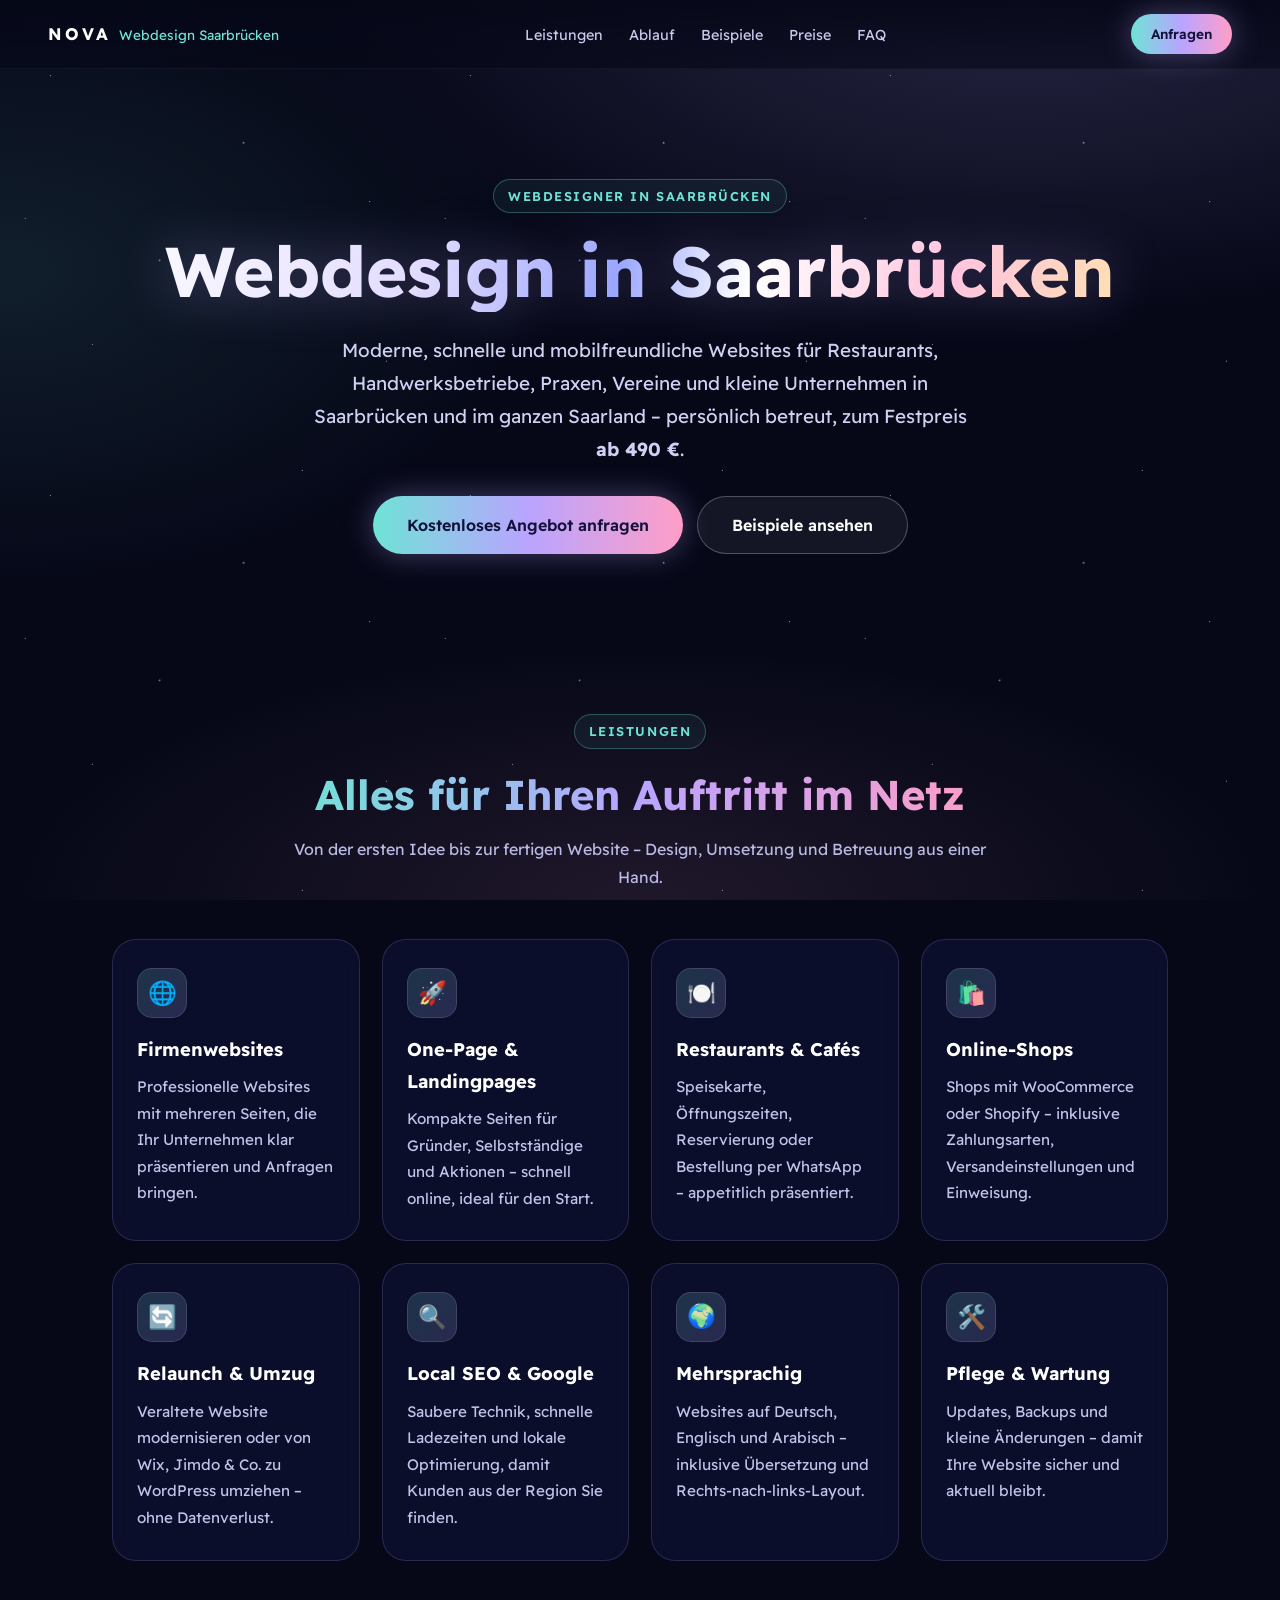
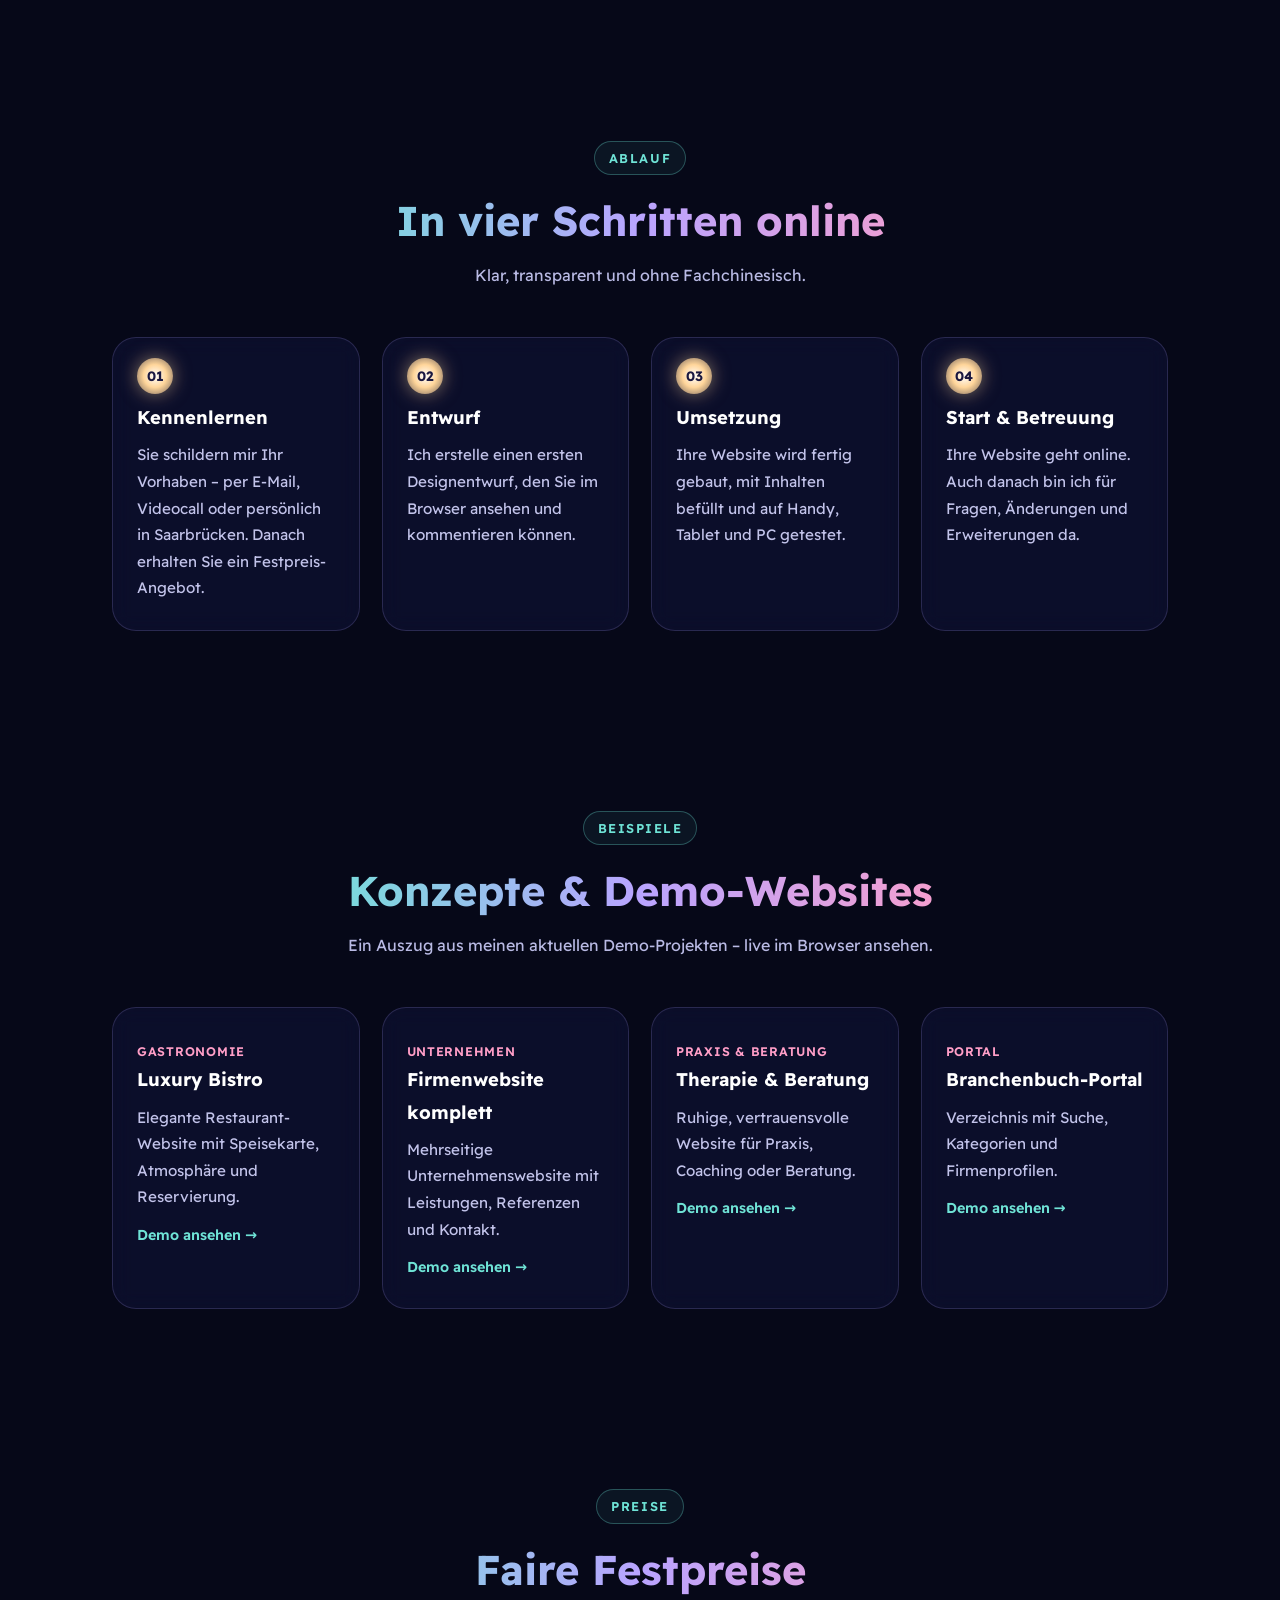
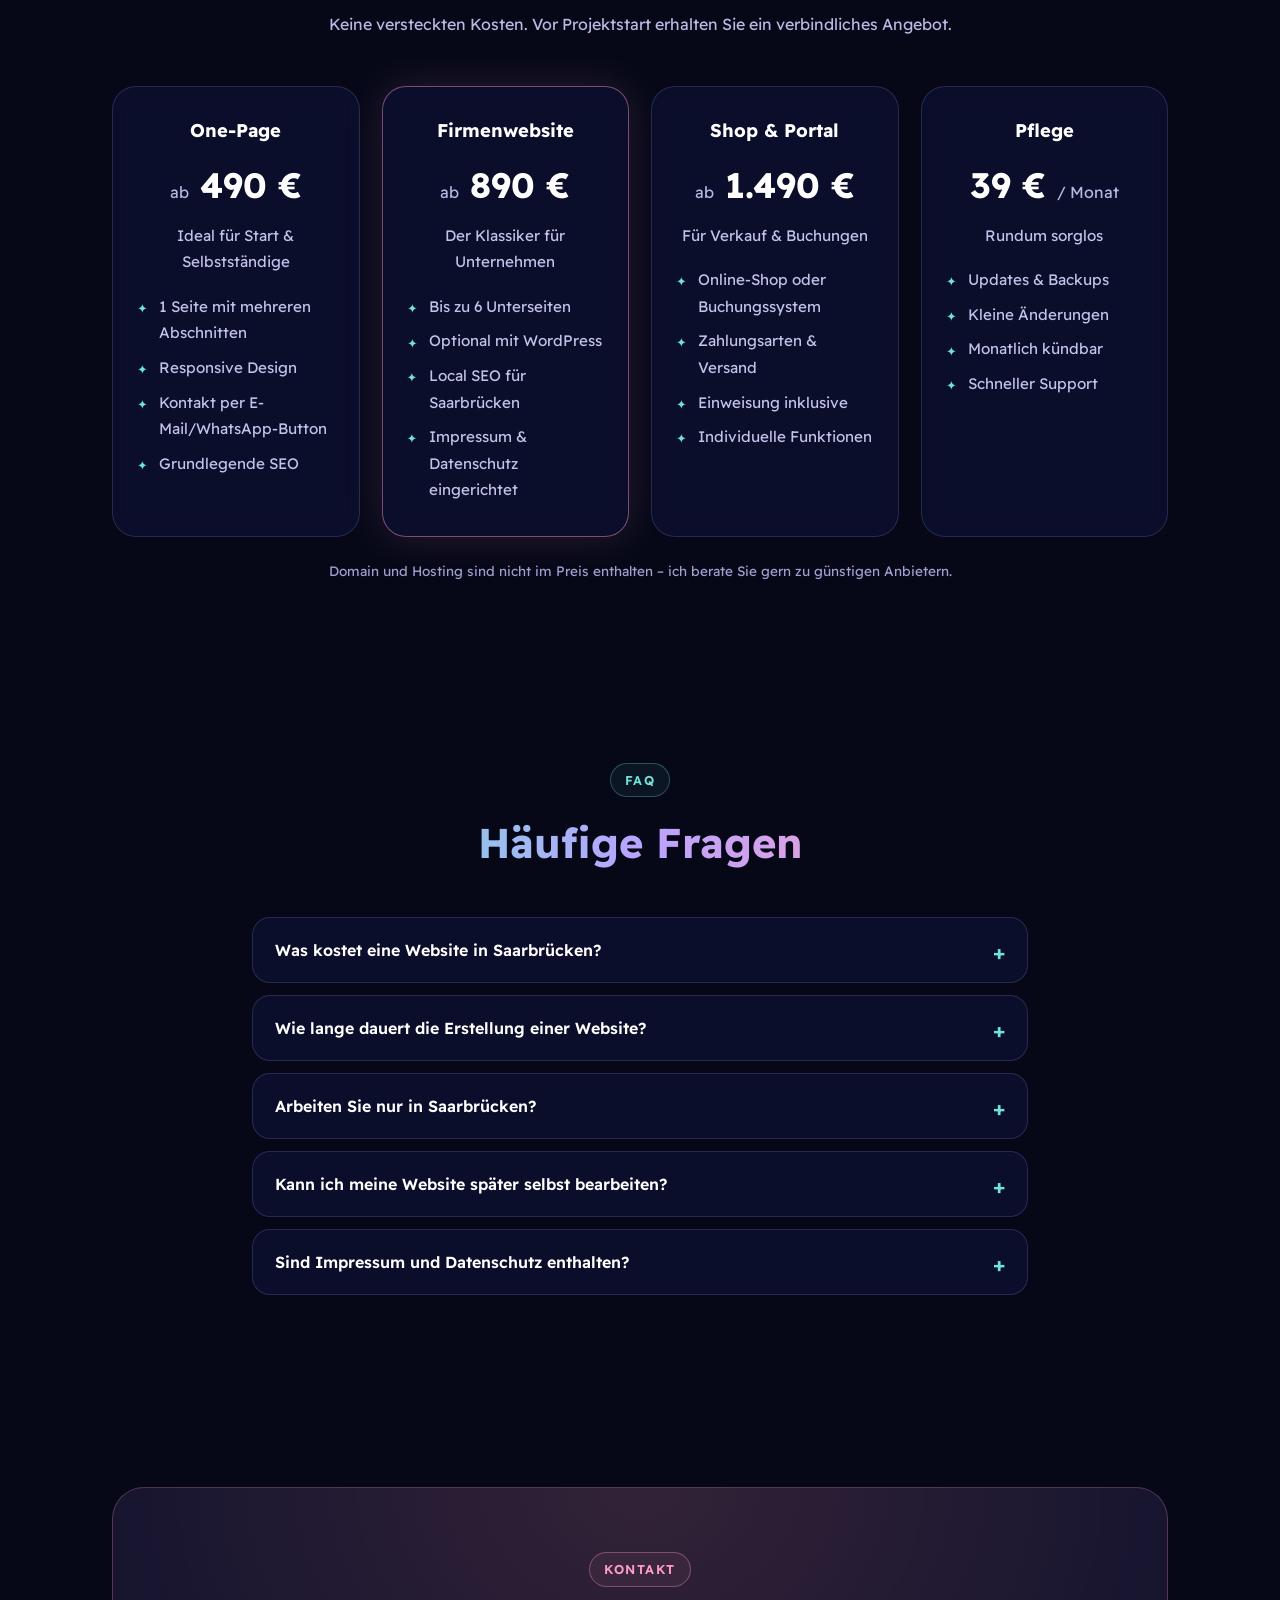
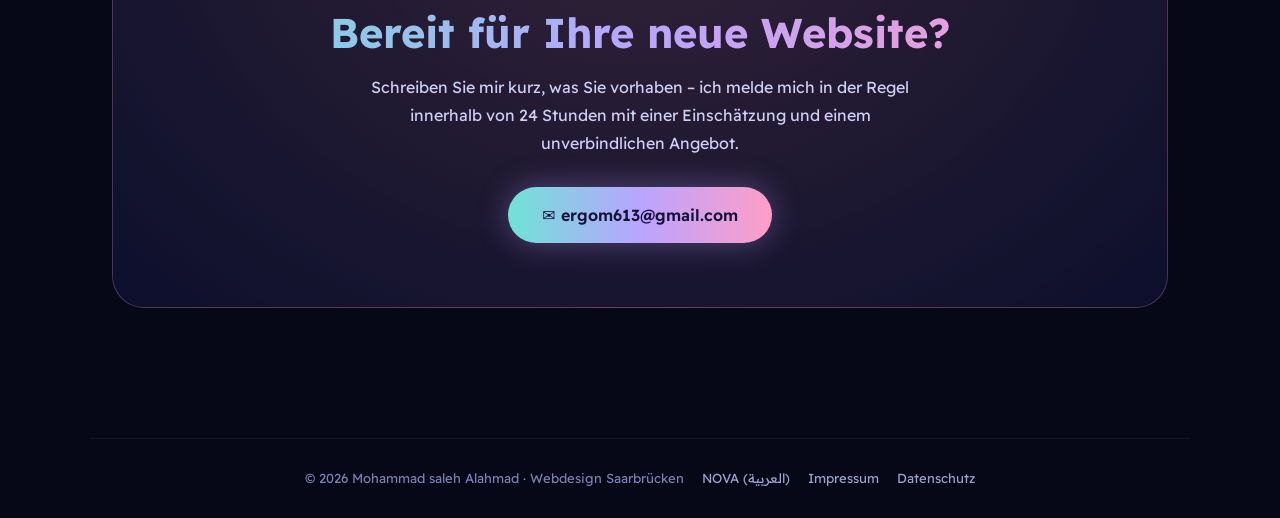
==== webdesign-saarbruecken/index.html @ 28254917 "Kontakt-Link (mailto), Seite Webdesign Saarbrücken, Impressum, Datenschutz, Sitemap; Fonts & Skripte" ====
<!doctype html><html lang="de"><head><meta charset="utf-8"><meta name="viewport" content="width=device-width,initial-scale=1,viewport-fit=cover">
<title>Webdesign Saarbrücken – Moderne Websites ab 490 € | Mohammad Alahmad</title>
<meta name="description" content="Webdesign in Saarbrücken: moderne, schnelle und mobile Websites für Restaurants, Handwerk, Praxen und Unternehmen im Saarland. Festpreis ab 490 €, persönliche Betreuung.">
<link rel="canonical" href="https://alphamhs614-cmd.github.io/mohammad-webdesign/webdesign-saarbruecken/">
<link rel="alternate" hreflang="de" href="https://alphamhs614-cmd.github.io/mohammad-webdesign/webdesign-saarbruecken/"><link rel="alternate" hreflang="ar" href="https://alphamhs614-cmd.github.io/mohammad-webdesign/">
<meta name="robots" content="index,follow"><meta name="theme-color" content="#060818">
<meta property="og:type" content="website"><meta property="og:locale" content="de_DE">
<meta property="og:title" content="Webdesign Saarbrücken – Moderne Websites ab 490 €">
<meta property="og:description" content="Moderne, schnelle Websites für Unternehmen in Saarbrücken und im Saarland. Festpreis ab 490 €.">
<meta property="og:url" content="https://alphamhs614-cmd.github.io/mohammad-webdesign/webdesign-saarbruecken/">
<link rel="stylesheet" href="../assets/fonts.css"><link rel="stylesheet" href="../assets/de.css">
<script type="application/ld+json">
{"@context":"https://schema.org","@graph":[
{"@type":"ProfessionalService","name":"Webdesign Saarbrücken – Mohammad Alahmad","alternateName":"NOVA Webdesign","url":"https://alphamhs614-cmd.github.io/mohammad-webdesign/webdesign-saarbruecken/","email":"ergom613@gmail.com","priceRange":"ab 490 €",
"address":{"@type":"PostalAddress","addressLocality":"Saarbrücken","postalCode":"66121","addressRegion":"Saarland","addressCountry":"DE"},
"areaServed":[{"@type":"City","name":"Saarbrücken"},{"@type":"State","name":"Saarland"},{"@type":"Country","name":"Deutschland"}],
"knowsLanguage":["de","ar","en"],"founder":{"@type":"Person","name":"Mohammad saleh Alahmad"}},
{"@type":"FAQPage","mainEntity":[
{"@type":"Question","name":"Was kostet eine Website in Saarbrücken?","acceptedAnswer":{"@type":"Answer","text":"Eine moderne One-Page-Website gibt es bei mir ab 490 €, eine Firmenwebsite mit mehreren Seiten ab 890 €. Vor dem Start erhalten Sie ein verbindliches Festpreis-Angebot."}},
{"@type":"Question","name":"Wie lange dauert die Erstellung einer Website?","acceptedAnswer":{"@type":"Answer","text":"Eine One-Page-Website ist meist in 5–10 Werktagen fertig, eine Firmenwebsite mit mehreren Unterseiten in 2–4 Wochen – abhängig davon, wie schnell Texte und Bilder vorliegen."}},
{"@type":"Question","name":"Arbeiten Sie nur in Saarbrücken?","acceptedAnswer":{"@type":"Answer","text":"Ich sitze in Saarbrücken und betreue Kunden im ganzen Saarland persönlich. Projekte in ganz Deutschland setze ich problemlos per E-Mail und Videocall um."}},
{"@type":"Question","name":"Kann ich meine Website später selbst bearbeiten?","acceptedAnswer":{"@type":"Answer","text":"Ja. Auf Wunsch baue ich Ihre Website mit WordPress, sodass Sie Texte und Bilder selbst ändern können. Alternativ übernehme ich die Pflege für 39 € im Monat."}},
{"@type":"Question","name":"Sind Impressum und Datenschutz enthalten?","acceptedAnswer":{"@type":"Answer","text":"Ich richte Impressum- und Datenschutzseite technisch ein und baue die Website DSGVO-freundlich – ohne unnötige Cookies und mit lokal eingebundenen Schriften. Eine Rechtsberatung ersetzt das nicht."}}
]}]}
</script>
</head><body>
<nav class="top"><a class="logo" href="../">NOVA<span>Webdesign Saarbrücken</span></a>
<ul><li><a href="#leistungen">Leistungen</a></li><li><a href="#ablauf">Ablauf</a></li><li><a href="#beispiele">Beispiele</a></li><li><a href="#preise">Preise</a></li><li><a href="#faq">FAQ</a></li></ul>
<a class="btn" style="padding:8px 20px;font-size:.85rem" href="#kontakt">Anfragen</a></nav>
<main>
<header class="hero wrap">
 <span class="eyebrow">Webdesigner in Saarbrücken</span>
 <h1>Webdesign in Saarbrücken</h1>
 <p class="lead">Moderne, schnelle und mobilfreundliche Websites für Restaurants, Handwerksbetriebe, Praxen, Vereine und kleine Unternehmen in Saarbrücken und im ganzen Saarland – persönlich betreut, zum Festpreis <strong>ab 490 €</strong>.</p>
 <div class="btns"><a class="btn" href="mailto:ergom613@gmail.com?subject=Website-Anfrage%20(Saarbr%C3%BCcken)">Kostenloses Angebot anfragen</a><a class="btn ghost" href="#beispiele">Beispiele ansehen</a></div>
</header>

<section id="leistungen"><div class="wrap">
 <div class="head"><span class="eyebrow">Leistungen</span><h2>Alles für Ihren Auftritt im Netz</h2><p>Von der ersten Idee bis zur fertigen Website – Design, Umsetzung und Betreuung aus einer Hand.</p></div>
 <div class="grid">
  <div class="card"><div class="ic">🌐</div><h3>Firmenwebsites</h3><p>Professionelle Websites mit mehreren Seiten, die Ihr Unternehmen klar präsentieren und Anfragen bringen.</p></div>
  <div class="card"><div class="ic">🚀</div><h3>One-Page & Landingpages</h3><p>Kompakte Seiten für Gründer, Selbstständige und Aktionen – schnell online, ideal für den Start.</p></div>
  <div class="card"><div class="ic">🍽️</div><h3>Restaurants & Cafés</h3><p>Speisekarte, Öffnungszeiten, Reservierung oder Bestellung per WhatsApp – appetitlich präsentiert.</p></div>
  <div class="card"><div class="ic">🛍️</div><h3>Online-Shops</h3><p>Shops mit WooCommerce oder Shopify – inklusive Zahlungsarten, Versandeinstellungen und Einweisung.</p></div>
  <div class="card"><div class="ic">🔄</div><h3>Relaunch & Umzug</h3><p>Veraltete Website modernisieren oder von Wix, Jimdo & Co. zu WordPress umziehen – ohne Datenverlust.</p></div>
  <div class="card"><div class="ic">🔍</div><h3>Local SEO & Google</h3><p>Saubere Technik, schnelle Ladezeiten und lokale Optimierung, damit Kunden aus der Region Sie finden.</p></div>
  <div class="card"><div class="ic">🌍</div><h3>Mehrsprachig</h3><p>Websites auf Deutsch, Englisch und Arabisch – inklusive Übersetzung und Rechts-nach-links-Layout.</p></div>
  <div class="card"><div class="ic">🛠️</div><h3>Pflege & Wartung</h3><p>Updates, Backups und kleine Änderungen – damit Ihre Website sicher und aktuell bleibt.</p></div>
 </div>
</div></section>

<section id="ablauf"><div class="wrap">
 <div class="head"><span class="eyebrow">Ablauf</span><h2>In vier Schritten online</h2><p>Klar, transparent und ohne Fachchinesisch.</p></div>
 <div class="grid steps">
  <div class="card"><h3>Kennenlernen</h3><p>Sie schildern mir Ihr Vorhaben – per E-Mail, Videocall oder persönlich in Saarbrücken. Danach erhalten Sie ein Festpreis-Angebot.</p></div>
  <div class="card"><h3>Entwurf</h3><p>Ich erstelle einen ersten Designentwurf, den Sie im Browser ansehen und kommentieren können.</p></div>
  <div class="card"><h3>Umsetzung</h3><p>Ihre Website wird fertig gebaut, mit Inhalten befüllt und auf Handy, Tablet und PC getestet.</p></div>
  <div class="card"><h3>Start & Betreuung</h3><p>Ihre Website geht online. Auch danach bin ich für Fragen, Änderungen und Erweiterungen da.</p></div>
 </div>
</div></section>

<section id="beispiele"><div class="wrap">
 <div class="head"><span class="eyebrow">Beispiele</span><h2>Konzepte & Demo-Websites</h2><p>Ein Auszug aus meinen aktuellen Demo-Projekten – live im Browser ansehen.</p></div>
 <div class="grid">
  <a class="card demo" href="https://alphamhs614-cmd.github.io/webdesign-demos/luxury-bistro-concept/" target="_blank" rel="noopener"><span class="tag">GASTRONOMIE</span><h3>Luxury Bistro</h3><p>Elegante Restaurant-Website mit Speisekarte, Atmosphäre und Reservierung.</p><span class="go">Demo ansehen →</span></a>
  <a class="card demo" href="https://alphamhs614-cmd.github.io/webdesign-demos/herne-firmenwebsite-komplett/" target="_blank" rel="noopener"><span class="tag">UNTERNEHMEN</span><h3>Firmenwebsite komplett</h3><p>Mehrseitige Unternehmenswebsite mit Leistungen, Referenzen und Kontakt.</p><span class="go">Demo ansehen →</span></a>
  <a class="card demo" href="https://alphamhs614-cmd.github.io/webdesign-demos/augsburg-therapieberatung-konzept/" target="_blank" rel="noopener"><span class="tag">PRAXIS & BERATUNG</span><h3>Therapie & Beratung</h3><p>Ruhige, vertrauensvolle Website für Praxis, Coaching oder Beratung.</p><span class="go">Demo ansehen →</span></a>
  <a class="card demo" href="https://alphamhs614-cmd.github.io/webdesign-demos/branchenbuch-portal-demo/" target="_blank" rel="noopener"><span class="tag">PORTAL</span><h3>Branchenbuch-Portal</h3><p>Verzeichnis mit Suche, Kategorien und Firmenprofilen.</p><span class="go">Demo ansehen →</span></a>
 </div>
</div></section>

<section id="preise"><div class="wrap">
 <div class="head"><span class="eyebrow">Preise</span><h2>Faire Festpreise</h2><p>Keine versteckten Kosten. Vor Projektstart erhalten Sie ein verbindliches Angebot.</p></div>
 <div class="grid">
  <div class="card price"><h3>One-Page</h3><div class="amt"><small>ab</small> 490 €</div><p>Ideal für Start & Selbstständige</p><ul><li>1 Seite mit mehreren Abschnitten</li><li>Responsive Design</li><li>Kontakt per E-Mail/WhatsApp-Button</li><li>Grundlegende SEO</li></ul></div>
  <div class="card price hl"><h3>Firmenwebsite</h3><div class="amt"><small>ab</small> 890 €</div><p>Der Klassiker für Unternehmen</p><ul><li>Bis zu 6 Unterseiten</li><li>Optional mit WordPress</li><li>Local SEO für Saarbrücken</li><li>Impressum & Datenschutz eingerichtet</li></ul></div>
  <div class="card price"><h3>Shop & Portal</h3><div class="amt"><small>ab</small> 1.490 €</div><p>Für Verkauf & Buchungen</p><ul><li>Online-Shop oder Buchungssystem</li><li>Zahlungsarten & Versand</li><li>Einweisung inklusive</li><li>Individuelle Funktionen</li></ul></div>
  <div class="card price"><h3>Pflege</h3><div class="amt">39 € <small>/ Monat</small></div><p>Rundum sorglos</p><ul><li>Updates & Backups</li><li>Kleine Änderungen</li><li>Monatlich kündbar</li><li>Schneller Support</li></ul></div>
 </div>
 <p class="note">Domain und Hosting sind nicht im Preis enthalten – ich berate Sie gern zu günstigen Anbietern.</p>
</div></section>

<section id="faq"><div class="wrap" style="max-width:820px">
 <div class="head"><span class="eyebrow">FAQ</span><h2>Häufige Fragen</h2></div>
 <details><summary>Was kostet eine Website in Saarbrücken?</summary><p>Eine moderne One-Page-Website gibt es bei mir ab 490 €, eine Firmenwebsite mit mehreren Seiten ab 890 €. Vor dem Start erhalten Sie ein verbindliches Festpreis-Angebot.</p></details>
 <details><summary>Wie lange dauert die Erstellung einer Website?</summary><p>Eine One-Page-Website ist meist in 5–10 Werktagen fertig, eine Firmenwebsite mit mehreren Unterseiten in 2–4 Wochen – abhängig davon, wie schnell Texte und Bilder vorliegen.</p></details>
 <details><summary>Arbeiten Sie nur in Saarbrücken?</summary><p>Ich sitze in Saarbrücken und betreue Kunden im ganzen Saarland persönlich. Projekte in ganz Deutschland setze ich problemlos per E-Mail und Videocall um.</p></details>
 <details><summary>Kann ich meine Website später selbst bearbeiten?</summary><p>Ja. Auf Wunsch baue ich Ihre Website mit WordPress, sodass Sie Texte und Bilder selbst ändern können. Alternativ übernehme ich die Pflege für 39 € im Monat.</p></details>
 <details><summary>Sind Impressum und Datenschutz enthalten?</summary><p>Ich richte Impressum- und Datenschutzseite technisch ein und baue die Website DSGVO-freundlich – ohne unnötige Cookies und mit lokal eingebundenen Schriften. Eine Rechtsberatung ersetzt das nicht.</p></details>
</div></section>

<section id="kontakt"><div class="wrap">
 <div class="cta"><span class="eyebrow" style="color:var(--p);border-color:rgba(255,158,199,.35);background:rgba(255,158,199,.06)">Kontakt</span>
 <h2>Bereit für Ihre neue Website?</h2>
 <p>Schreiben Sie mir kurz, was Sie vorhaben – ich melde mich in der Regel innerhalb von 24 Stunden mit einer Einschätzung und einem unverbindlichen Angebot.</p>
 <a class="btn" href="mailto:ergom613@gmail.com?subject=Website-Anfrage%20(Saarbr%C3%BCcken)">✉️ ergom613@gmail.com</a></div>
</div></section>
</main>
<footer><span>© 2026 Mohammad saleh Alahmad · Webdesign Saarbrücken</span><a href="../">NOVA (العربية)</a><a href="../impressum/">Impressum</a><a href="../datenschutz/">Datenschutz</a></footer>
</body></html>
---- assets/fonts.css ----
/* Readex Pro (SIL OFL 1.1) – lokal gehostet, keine Verbindung zu Google */
@font-face{font-family:'Readex Pro';font-style:normal;font-weight:300 700;font-display:swap;src:url(fonts/readex-arabic.woff2) format('woff2');unicode-range:U+0600-06FF,U+0750-077F,U+0870-0891,U+0897-08E1,U+08E3-08FF,U+200C-200E,U+2010-2011,U+204F,U+2E41,U+FB50-FDFF,U+FE70-FE74,U+FE76-FEFC}
@font-face{font-family:'Readex Pro';font-style:normal;font-weight:300 700;font-display:swap;src:url(fonts/readex-latin-ext.woff2) format('woff2');unicode-range:U+0100-02BA,U+02BD-02C5,U+02C7-02CC,U+02CE-02D7,U+02DD-02FF,U+0304,U+0308,U+0329,U+1D00-1DBF,U+1E00-1E9F,U+1EF2-1EFF,U+2020,U+20A0-20AB,U+20AD-20C4,U+2113,U+2C60-2C7F,U+A720-A7FF}
@font-face{font-family:'Readex Pro';font-style:normal;font-weight:300 700;font-display:swap;src:url(fonts/readex-latin.woff2) format('woff2');unicode-range:U+0000-00FF,U+0131,U+0152-0153,U+02BB-02BC,U+02C6,U+02DA,U+02DC,U+0304,U+0308,U+0329,U+2000-206F,U+20AC,U+2122,U+2191,U+2193,U+2212,U+2215,U+FEFF,U+FFFD}
---- assets/de.css ----
:root{--bg:#060818;--v:#b9a4ff;--t:#6fe3d6;--p:#ff9ec7;--g:#ffd59a;--tx:#ecebff}
*{box-sizing:border-box;margin:0;padding:0}
html{background:var(--bg);scroll-behavior:smooth}
body{font-family:"Readex Pro",system-ui,sans-serif;color:var(--tx);line-height:1.75;-webkit-font-smoothing:antialiased;min-height:100vh;
 background:radial-gradient(ellipse 80% 50% at 80% 0%,rgba(185,164,255,.18),transparent 70%),radial-gradient(ellipse 60% 50% at 0% 30%,rgba(111,227,214,.10),transparent 70%),radial-gradient(ellipse 70% 40% at 50% 100%,rgba(255,158,199,.10),transparent 70%),var(--bg);background-attachment:fixed}
body:before{content:"";position:fixed;inset:0;pointer-events:none;z-index:0;opacity:.55;
 background-image:radial-gradient(1px 1px at 12% 18%,#fff,transparent),radial-gradient(1px 1px at 72% 12%,#fff,transparent),radial-gradient(1.5px 1.5px at 38% 62%,#e3dcff,transparent),radial-gradient(1px 1px at 88% 48%,#fff,transparent),radial-gradient(1px 1px at 22% 82%,#ffd9ec,transparent),radial-gradient(1.5px 1.5px at 58% 34%,#fff,transparent),radial-gradient(1px 1px at 92% 86%,#fff,transparent),radial-gradient(1px 1px at 6% 52%,#cfe,transparent);background-size:420px 420px;animation:tw 8s ease-in-out infinite alternate}
@keyframes tw{to{opacity:.25}}
a{color:var(--t)}
nav.top{position:sticky;top:0;z-index:10;display:flex;align-items:center;justify-content:space-between;gap:20px;padding:14px clamp(18px,4vw,48px);background:linear-gradient(#060818ee,#06081899);backdrop-filter:blur(8px);border-bottom:1px solid rgba(255,255,255,.05)}
.logo{font-weight:700;letter-spacing:.2em;text-decoration:none;color:#fff;font-size:1.05rem}.logo span{color:var(--t);letter-spacing:0;font-weight:400;margin-left:8px;font-size:.85rem}
nav.top ul{display:flex;gap:26px;list-style:none}nav.top ul a{color:#c9c9ee;text-decoration:none;font-size:.9rem}nav.top ul a:hover{color:#fff}
main,footer{position:relative;z-index:1}
.wrap{max-width:1100px;margin:0 auto;padding:0 22px}
section{padding:90px 0}
.hero{padding:110px 0 70px;text-align:center}
.eyebrow{display:inline-block;font-size:.8rem;font-weight:600;letter-spacing:.12em;color:var(--t);padding:5px 14px;border:1px solid rgba(111,227,214,.3);border-radius:99px;background:rgba(111,227,214,.06);margin-bottom:18px;text-transform:uppercase}
h1{font-size:clamp(2.2rem,6.4vw,4.4rem);line-height:1.15;font-weight:700;background:linear-gradient(100deg,#fff 0%,#e3dcff 30%,#9aa6ff 48%,#fff 60%,#ffc4de 78%,#ffe2b0 95%);-webkit-background-clip:text;background-clip:text;color:transparent;filter:drop-shadow(0 0 26px rgba(185,164,255,.35))}
.hero p.lead{max-width:680px;margin:22px auto 0;font-size:clamp(1rem,2.2vw,1.18rem);color:#d0d0f2}
h2{font-size:clamp(1.7rem,4.2vw,2.6rem);line-height:1.3;margin-bottom:14px;background:linear-gradient(90deg,var(--t),var(--v),var(--p));-webkit-background-clip:text;background-clip:text;color:transparent}
.head{text-align:center;max-width:700px;margin:0 auto 48px}.head p{color:#b9bae4}
.grid{display:grid;gap:22px;grid-template-columns:repeat(auto-fit,minmax(230px,1fr))}
.card{padding:28px 24px;border-radius:24px;background:rgba(16,19,54,.62);border:1px solid rgba(185,164,255,.18);backdrop-filter:blur(10px);transition:transform .4s,box-shadow .4s}
.card:hover{transform:translateY(-5px);box-shadow:0 0 40px rgba(111,227,214,.14)}
.card h3{font-size:1.15rem;margin-bottom:8px;color:#fff}.card p,.card li{color:#c2c3ea;font-size:.95rem}
.ic{width:50px;height:50px;border-radius:15px;display:grid;place-items:center;font-size:1.45rem;background:linear-gradient(135deg,rgba(111,227,214,.18),rgba(185,164,255,.18));border:1px solid rgba(255,255,255,.12);margin-bottom:16px}
.steps{counter-reset:s}.steps .card{position:relative;padding-top:64px}.steps .card:before{counter-increment:s;content:"0" counter(s);position:absolute;top:20px;left:24px;width:36px;height:36px;border-radius:50%;display:grid;place-items:center;font-weight:700;font-size:.85rem;color:#1b1840;background:radial-gradient(circle,#fff 0,var(--g) 45%,rgba(255,213,154,.4) 100%);box-shadow:0 0 18px rgba(255,213,154,.5)}
.demo{display:block;text-decoration:none;color:inherit}.demo .tag{font-size:.78rem;color:var(--p);font-weight:600;letter-spacing:.06em}.demo .go{display:inline-block;margin-top:12px;color:var(--t);font-weight:600;font-size:.9rem}
.price{text-align:center}.price .amt{font-size:2.2rem;font-weight:700;color:#fff;margin:6px 0}.price .amt small{font-size:1rem;color:#b9bae4;font-weight:400}.price ul{list-style:none;text-align:left;margin-top:14px}.price li{padding:4px 0 4px 22px;position:relative}.price li:before{content:"✦";position:absolute;left:0;color:var(--t);font-size:.8rem;top:7px}
.price.hl{border-color:rgba(255,158,199,.45);box-shadow:0 0 40px rgba(255,158,199,.14)}
.note{text-align:center;color:#9fa0d0;font-size:.85rem;margin-top:22px}
details{background:rgba(16,19,54,.62);border:1px solid rgba(185,164,255,.18);border-radius:18px;padding:18px 22px;margin-bottom:12px}
summary{cursor:pointer;font-weight:600;color:#fff;list-style:none;position:relative;padding-right:28px}summary::-webkit-details-marker{display:none}summary:after{content:"+";position:absolute;right:0;top:-2px;color:var(--t);font-size:1.3rem}details[open] summary:after{content:"–"}
details p{color:#c2c3ea;margin-top:10px}
.cta{text-align:center;padding:64px 26px;border-radius:32px;background:radial-gradient(ellipse at top,rgba(255,158,199,.18),rgba(16,19,54,.7));border:1px solid rgba(255,158,199,.25)}
.cta p{color:#cfd0f5;max-width:560px;margin:0 auto 30px}
.btn{display:inline-flex;align-items:center;gap:10px;padding:14px 34px;border-radius:99px;font-weight:600;text-decoration:none;color:#14123a;background:linear-gradient(90deg,var(--t),var(--v),var(--p));box-shadow:0 0 30px rgba(185,164,255,.35);transition:transform .3s}.btn:hover{transform:scale(1.05)}
.btn.ghost{background:rgba(255,255,255,.06);color:#fff;border:1px solid rgba(255,255,255,.25);box-shadow:none}
.btns{display:flex;gap:14px;justify-content:center;flex-wrap:wrap;margin-top:30px}
.legal{padding:70px 0 40px;max-width:820px}.legal h1{font-size:clamp(2rem,5vw,3rem);margin-bottom:30px}
.legal h2{font-size:1.35rem;margin:34px 0 10px}.legal h3{font-size:1.05rem;margin:22px 0 6px;color:#fff}.legal p,.legal li{color:#c9cae9;margin-bottom:10px}.legal ul{padding-left:22px}
footer{border-top:1px solid rgba(255,255,255,.06);max-width:1100px;margin:40px auto 0;padding:28px 22px;display:flex;justify-content:center;gap:18px;flex-wrap:wrap;font-size:.82rem;color:#7d7eb0}
footer a{color:#9fa0d0;text-decoration:none}footer a:hover{color:#fff}
@media(max-width:760px){nav.top ul{display:none}section{padding:64px 0}}
@media(prefers-reduced-motion:reduce){*{animation:none!important;transition:none!important}}
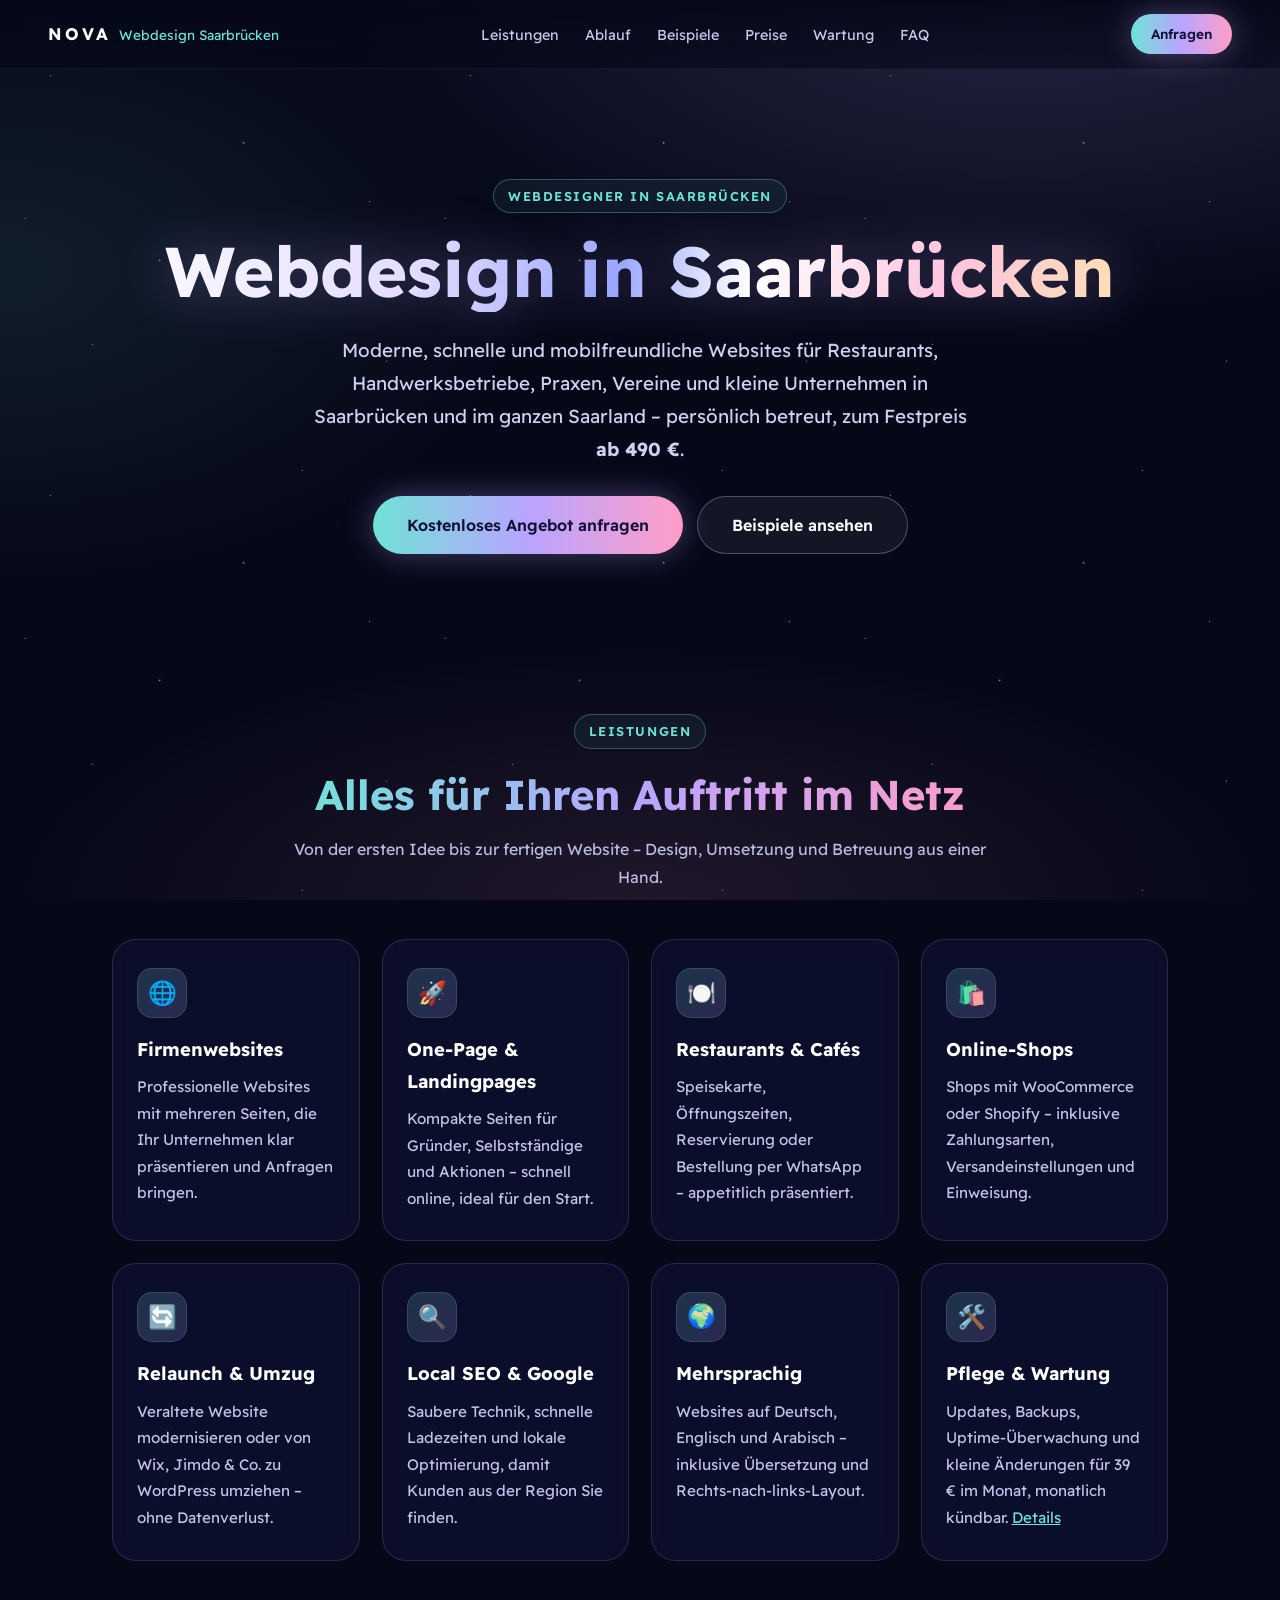
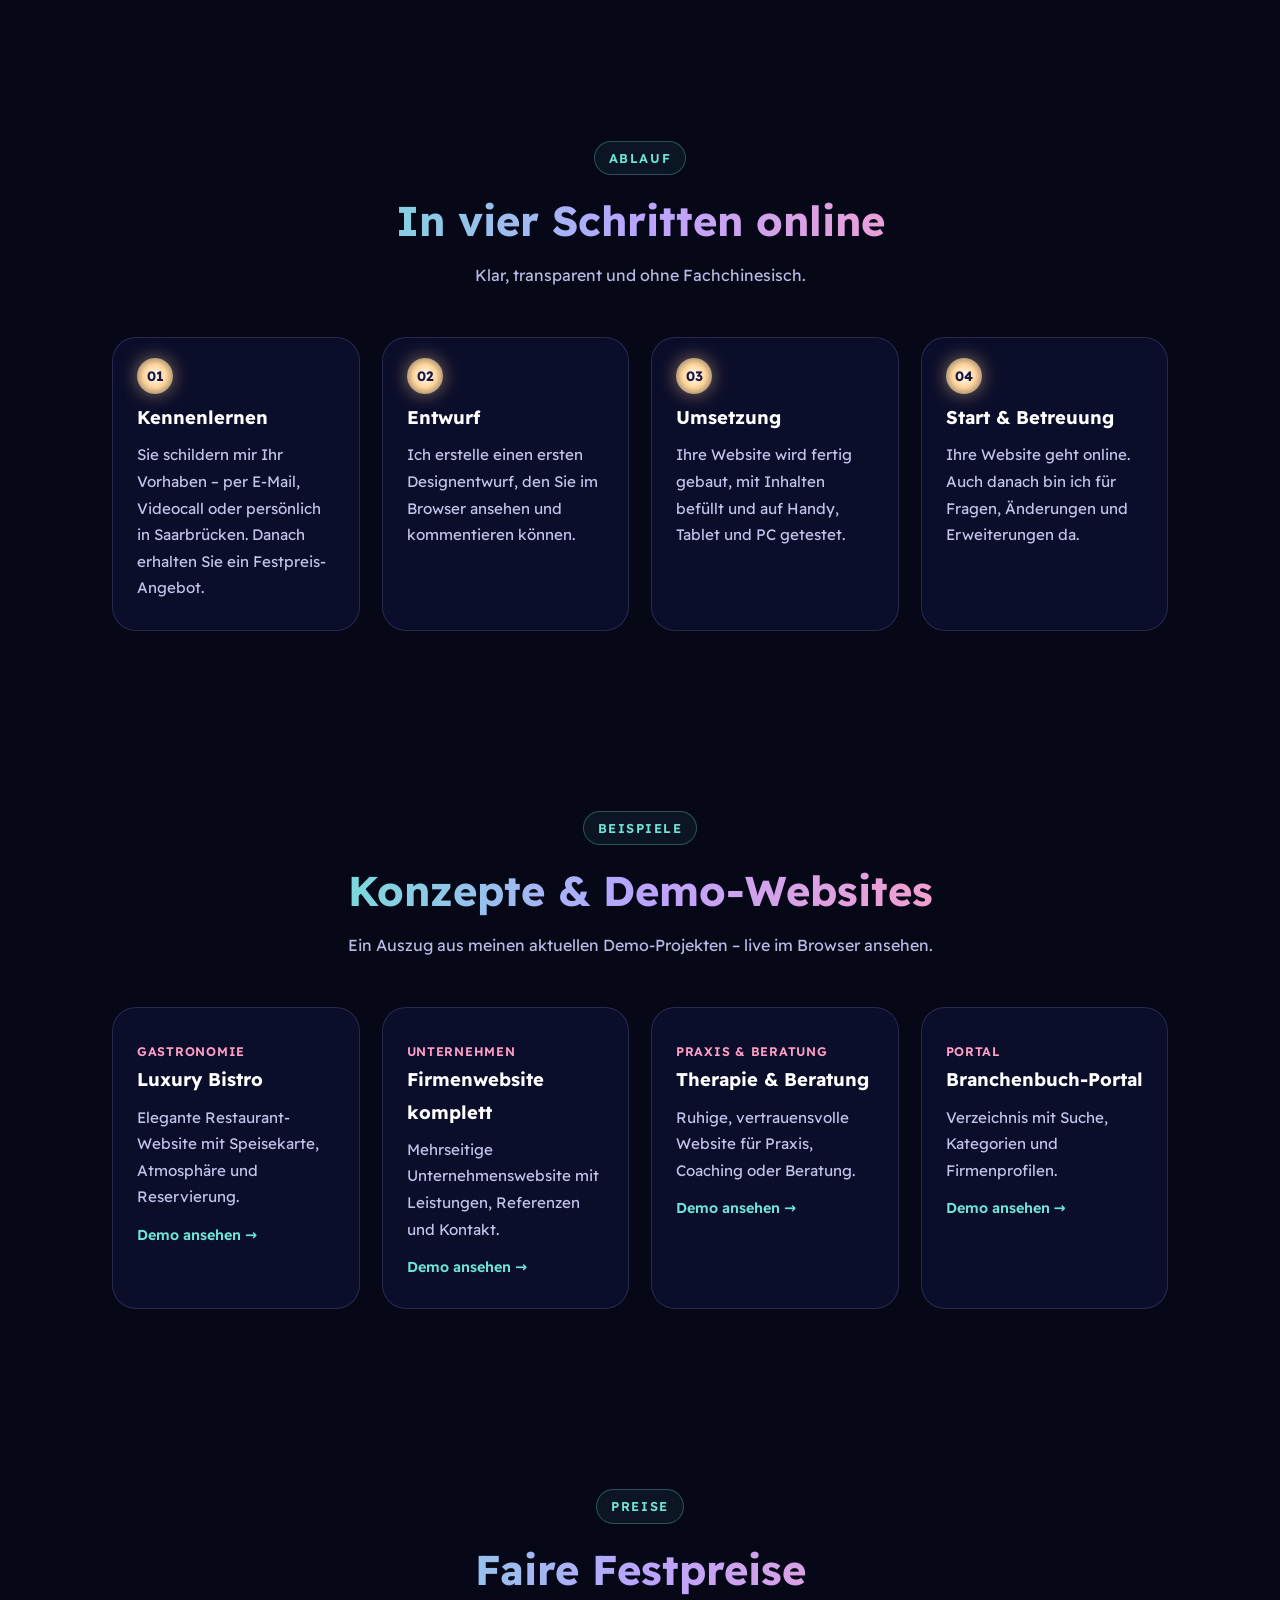
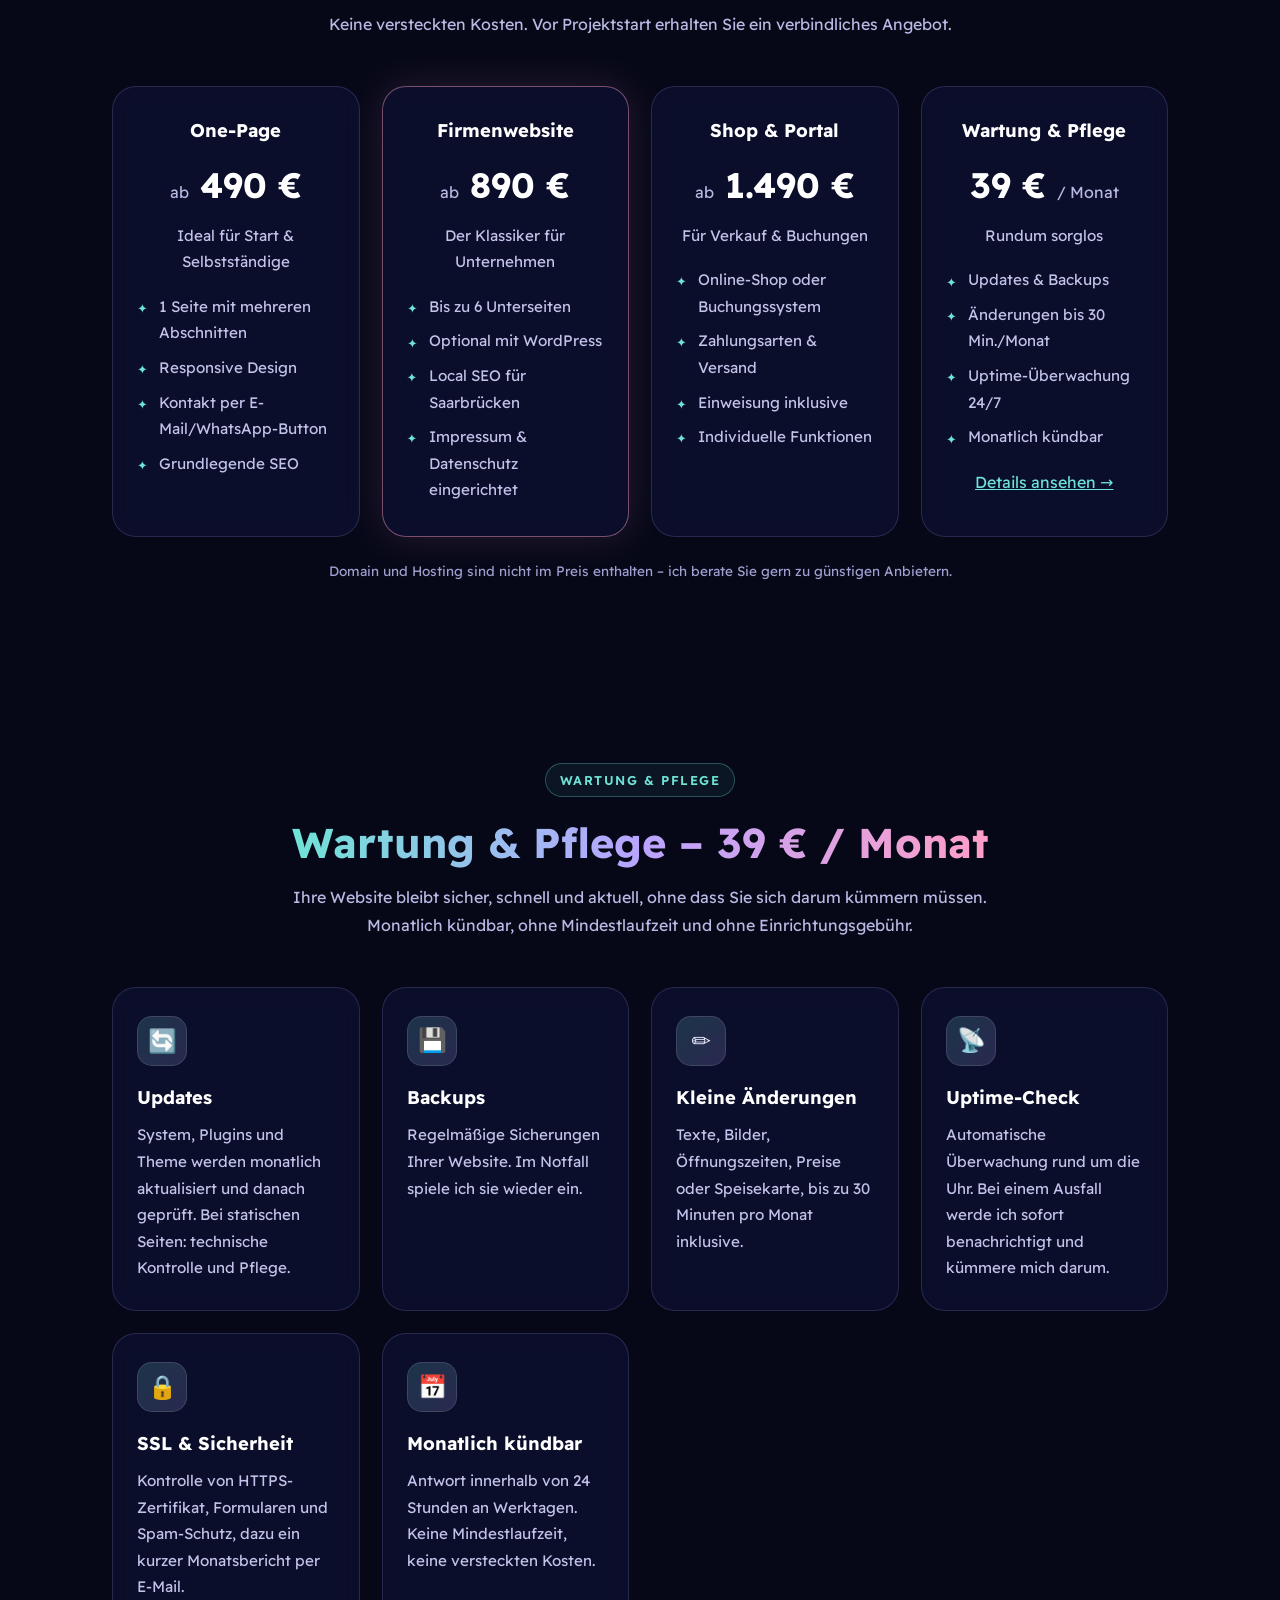
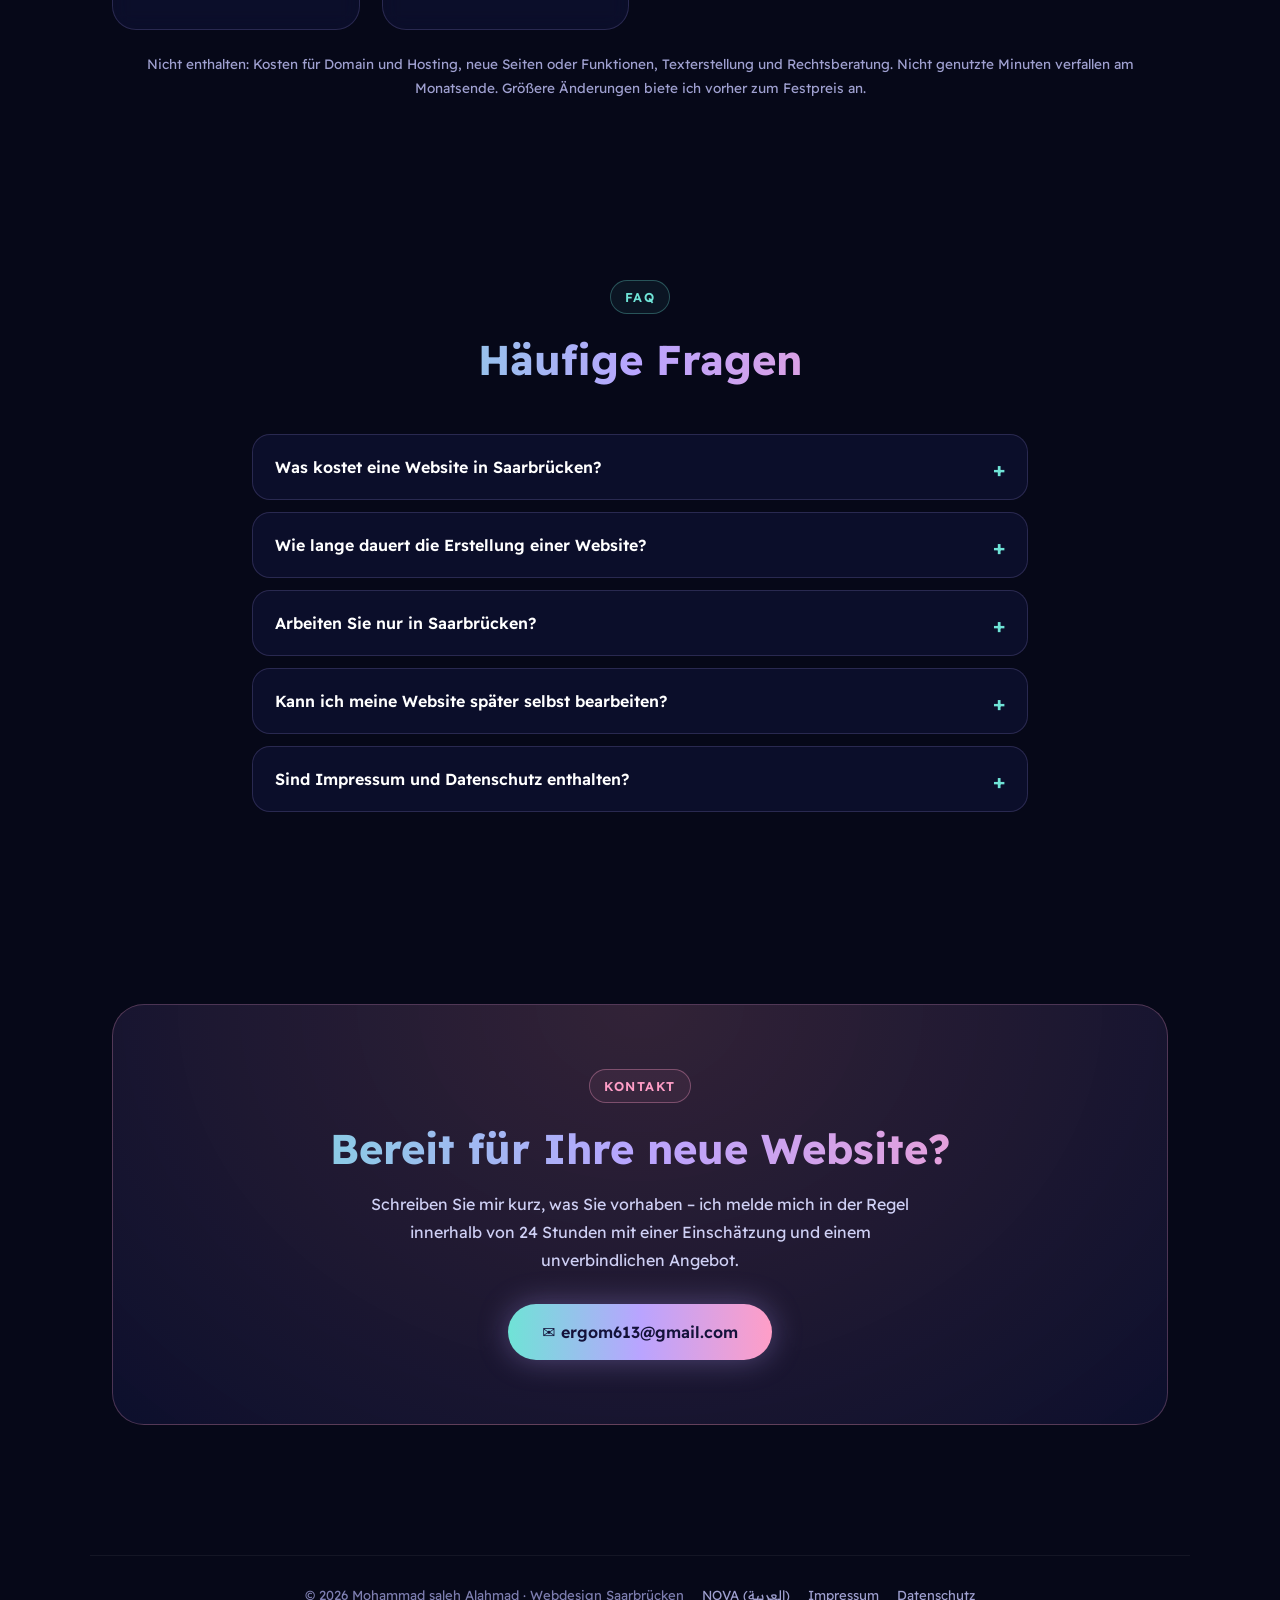
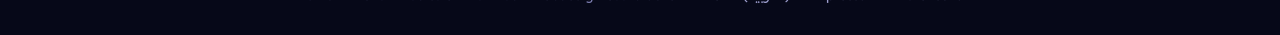
==== commit 6bf39476: "Webdesign Saarbrücken: detailed Wartung & Pflege 39 €/Monat section" ====
--- a/webdesign-saarbruecken/index.html
+++ b/webdesign-saarbruecken/index.html
@@ -19,13 +19,13 @@
 {"@type":"Question","name":"Was kostet eine Website in Saarbrücken?","acceptedAnswer":{"@type":"Answer","text":"Eine moderne One-Page-Website gibt es bei mir ab 490 €, eine Firmenwebsite mit mehreren Seiten ab 890 €. Vor dem Start erhalten Sie ein verbindliches Festpreis-Angebot."}},
 {"@type":"Question","name":"Wie lange dauert die Erstellung einer Website?","acceptedAnswer":{"@type":"Answer","text":"Eine One-Page-Website ist meist in 5–10 Werktagen fertig, eine Firmenwebsite mit mehreren Unterseiten in 2–4 Wochen – abhängig davon, wie schnell Texte und Bilder vorliegen."}},
 {"@type":"Question","name":"Arbeiten Sie nur in Saarbrücken?","acceptedAnswer":{"@type":"Answer","text":"Ich sitze in Saarbrücken und betreue Kunden im ganzen Saarland persönlich. Projekte in ganz Deutschland setze ich problemlos per E-Mail und Videocall um."}},
-{"@type":"Question","name":"Kann ich meine Website später selbst bearbeiten?","acceptedAnswer":{"@type":"Answer","text":"Ja. Auf Wunsch baue ich Ihre Website mit WordPress, sodass Sie Texte und Bilder selbst ändern können. Alternativ übernehme ich die Pflege für 39 € im Monat."}},
+{"@type":"Question","name":"Kann ich meine Website später selbst bearbeiten?","acceptedAnswer":{"@type":"Answer","text":"Ja. Auf Wunsch baue ich Ihre Website mit WordPress, sodass Sie Texte und Bilder selbst ändern können. Alternativ übernehme ich die Pflege für 39 € im Monat: Updates, Backups, Uptime-Überwachung und kleine Änderungen bis 30 Minuten pro Monat, monatlich kündbar."}},
 {"@type":"Question","name":"Sind Impressum und Datenschutz enthalten?","acceptedAnswer":{"@type":"Answer","text":"Ich richte Impressum- und Datenschutzseite technisch ein und baue die Website DSGVO-freundlich – ohne unnötige Cookies und mit lokal eingebundenen Schriften. Eine Rechtsberatung ersetzt das nicht."}}
 ]}]}
 </script>
 </head><body>
 <nav class="top"><a class="logo" href="../">NOVA<span>Webdesign Saarbrücken</span></a>
-<ul><li><a href="#leistungen">Leistungen</a></li><li><a href="#ablauf">Ablauf</a></li><li><a href="#beispiele">Beispiele</a></li><li><a href="#preise">Preise</a></li><li><a href="#faq">FAQ</a></li></ul>
+<ul><li><a href="#leistungen">Leistungen</a></li><li><a href="#ablauf">Ablauf</a></li><li><a href="#beispiele">Beispiele</a></li><li><a href="#preise">Preise</a></li><li><a href="#wartung">Wartung</a></li><li><a href="#faq">FAQ</a></li></ul>
 <a class="btn" style="padding:8px 20px;font-size:.85rem" href="#kontakt">Anfragen</a></nav>
 <main>
 <header class="hero wrap">
@@ -45,7 +45,7 @@
   <div class="card"><div class="ic">🔄</div><h3>Relaunch & Umzug</h3><p>Veraltete Website modernisieren oder von Wix, Jimdo & Co. zu WordPress umziehen – ohne Datenverlust.</p></div>
   <div class="card"><div class="ic">🔍</div><h3>Local SEO & Google</h3><p>Saubere Technik, schnelle Ladezeiten und lokale Optimierung, damit Kunden aus der Region Sie finden.</p></div>
   <div class="card"><div class="ic">🌍</div><h3>Mehrsprachig</h3><p>Websites auf Deutsch, Englisch und Arabisch – inklusive Übersetzung und Rechts-nach-links-Layout.</p></div>
-  <div class="card"><div class="ic">🛠️</div><h3>Pflege & Wartung</h3><p>Updates, Backups und kleine Änderungen – damit Ihre Website sicher und aktuell bleibt.</p></div>
+  <div class="card"><div class="ic">🛠️</div><h3>Pflege & Wartung</h3><p>Updates, Backups, Uptime-Überwachung und kleine Änderungen für 39 € im Monat, monatlich kündbar. <a href="#wartung" style="text-decoration:underline">Details</a></p></div>
  </div>
 </div></section>
 
@@ -75,9 +75,22 @@
   <div class="card price"><h3>One-Page</h3><div class="amt"><small>ab</small> 490 €</div><p>Ideal für Start & Selbstständige</p><ul><li>1 Seite mit mehreren Abschnitten</li><li>Responsive Design</li><li>Kontakt per E-Mail/WhatsApp-Button</li><li>Grundlegende SEO</li></ul></div>
   <div class="card price hl"><h3>Firmenwebsite</h3><div class="amt"><small>ab</small> 890 €</div><p>Der Klassiker für Unternehmen</p><ul><li>Bis zu 6 Unterseiten</li><li>Optional mit WordPress</li><li>Local SEO für Saarbrücken</li><li>Impressum & Datenschutz eingerichtet</li></ul></div>
   <div class="card price"><h3>Shop & Portal</h3><div class="amt"><small>ab</small> 1.490 €</div><p>Für Verkauf & Buchungen</p><ul><li>Online-Shop oder Buchungssystem</li><li>Zahlungsarten & Versand</li><li>Einweisung inklusive</li><li>Individuelle Funktionen</li></ul></div>
-  <div class="card price"><h3>Pflege</h3><div class="amt">39 € <small>/ Monat</small></div><p>Rundum sorglos</p><ul><li>Updates & Backups</li><li>Kleine Änderungen</li><li>Monatlich kündbar</li><li>Schneller Support</li></ul></div>
+  <div class="card price"><h3>Wartung & Pflege</h3><div class="amt">39 € <small>/ Monat</small></div><p>Rundum sorglos</p><ul><li>Updates & Backups</li><li>Änderungen bis 30 Min./Monat</li><li>Uptime-Überwachung 24/7</li><li>Monatlich kündbar</li></ul><a class="go" href="#wartung" style="display:inline-block;margin-top:.8rem">Details ansehen →</a></div>
  </div>
  <p class="note">Domain und Hosting sind nicht im Preis enthalten – ich berate Sie gern zu günstigen Anbietern.</p>
+</div></section>
+
+<section id="wartung"><div class="wrap">
+ <div class="head"><span class="eyebrow">Wartung & Pflege</span><h2>Wartung & Pflege – 39 € / Monat</h2><p>Ihre Website bleibt sicher, schnell und aktuell, ohne dass Sie sich darum kümmern müssen. Monatlich kündbar, ohne Mindestlaufzeit und ohne Einrichtungsgebühr.</p></div>
+ <div class="grid">
+  <div class="card"><div class="ic">🔄</div><h3>Updates</h3><p>System, Plugins und Theme werden monatlich aktualisiert und danach geprüft. Bei statischen Seiten: technische Kontrolle und Pflege.</p></div>
+  <div class="card"><div class="ic">💾</div><h3>Backups</h3><p>Regelmäßige Sicherungen Ihrer Website. Im Notfall spiele ich sie wieder ein.</p></div>
+  <div class="card"><div class="ic">✏️</div><h3>Kleine Änderungen</h3><p>Texte, Bilder, Öffnungszeiten, Preise oder Speisekarte, bis zu 30 Minuten pro Monat inklusive.</p></div>
+  <div class="card"><div class="ic">📡</div><h3>Uptime-Check</h3><p>Automatische Überwachung rund um die Uhr. Bei einem Ausfall werde ich sofort benachrichtigt und kümmere mich darum.</p></div>
+  <div class="card"><div class="ic">🔒</div><h3>SSL & Sicherheit</h3><p>Kontrolle von HTTPS-Zertifikat, Formularen und Spam-Schutz, dazu ein kurzer Monatsbericht per E-Mail.</p></div>
+  <div class="card"><div class="ic">📅</div><h3>Monatlich kündbar</h3><p>Antwort innerhalb von 24 Stunden an Werktagen. Keine Mindestlaufzeit, keine versteckten Kosten.</p></div>
+ </div>
+ <p class="note">Nicht enthalten: Kosten für Domain und Hosting, neue Seiten oder Funktionen, Texterstellung und Rechtsberatung. Nicht genutzte Minuten verfallen am Monatsende. Größere Änderungen biete ich vorher zum Festpreis an.</p>
 </div></section>
 
 <section id="faq"><div class="wrap" style="max-width:820px">
@@ -85,7 +98,7 @@
  <details><summary>Was kostet eine Website in Saarbrücken?</summary><p>Eine moderne One-Page-Website gibt es bei mir ab 490 €, eine Firmenwebsite mit mehreren Seiten ab 890 €. Vor dem Start erhalten Sie ein verbindliches Festpreis-Angebot.</p></details>
  <details><summary>Wie lange dauert die Erstellung einer Website?</summary><p>Eine One-Page-Website ist meist in 5–10 Werktagen fertig, eine Firmenwebsite mit mehreren Unterseiten in 2–4 Wochen – abhängig davon, wie schnell Texte und Bilder vorliegen.</p></details>
  <details><summary>Arbeiten Sie nur in Saarbrücken?</summary><p>Ich sitze in Saarbrücken und betreue Kunden im ganzen Saarland persönlich. Projekte in ganz Deutschland setze ich problemlos per E-Mail und Videocall um.</p></details>
- <details><summary>Kann ich meine Website später selbst bearbeiten?</summary><p>Ja. Auf Wunsch baue ich Ihre Website mit WordPress, sodass Sie Texte und Bilder selbst ändern können. Alternativ übernehme ich die Pflege für 39 € im Monat.</p></details>
+ <details><summary>Kann ich meine Website später selbst bearbeiten?</summary><p>Ja. Auf Wunsch baue ich Ihre Website mit WordPress, sodass Sie Texte und Bilder selbst ändern können. Alternativ übernehme ich die Pflege für 39 € im Monat: Updates, Backups, Uptime-Überwachung und kleine Änderungen bis 30 Minuten pro Monat, monatlich kündbar.</p></details>
  <details><summary>Sind Impressum und Datenschutz enthalten?</summary><p>Ich richte Impressum- und Datenschutzseite technisch ein und baue die Website DSGVO-freundlich – ohne unnötige Cookies und mit lokal eingebundenen Schriften. Eine Rechtsberatung ersetzt das nicht.</p></details>
 </div></section>
 
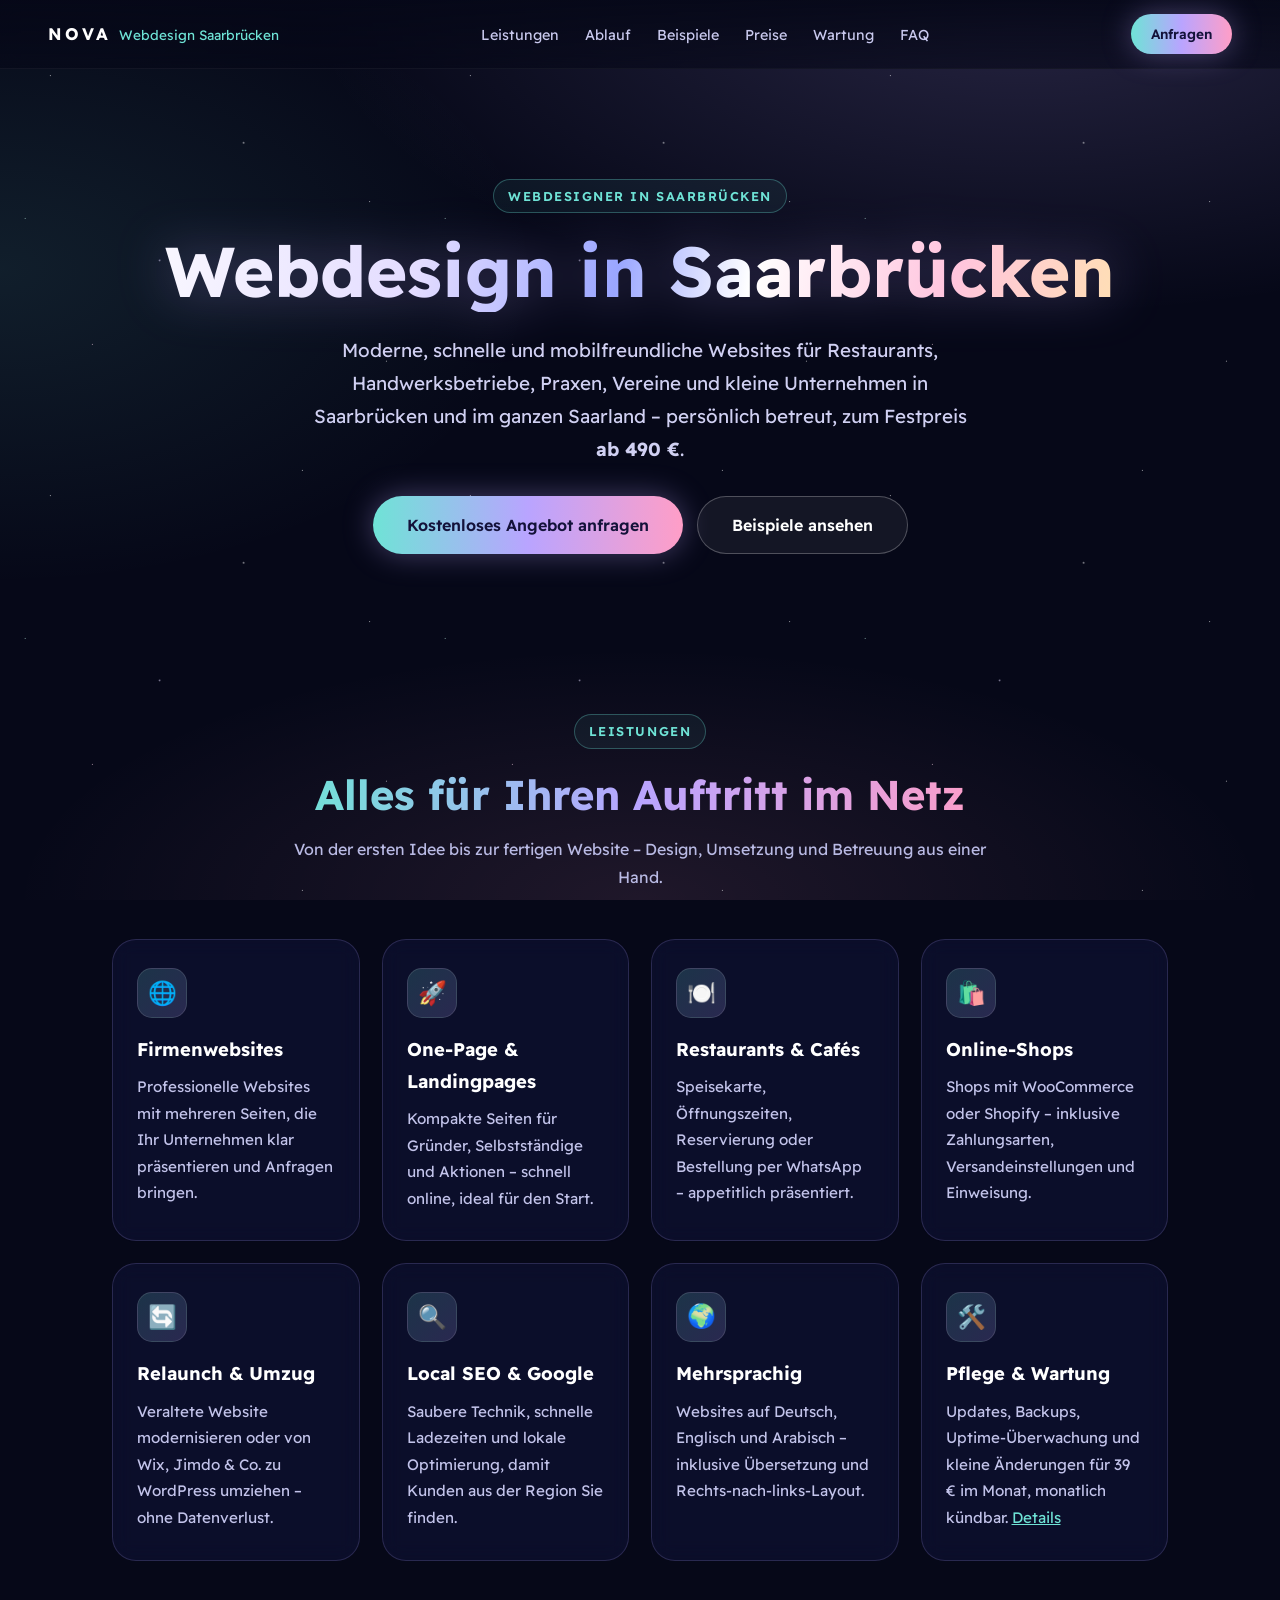
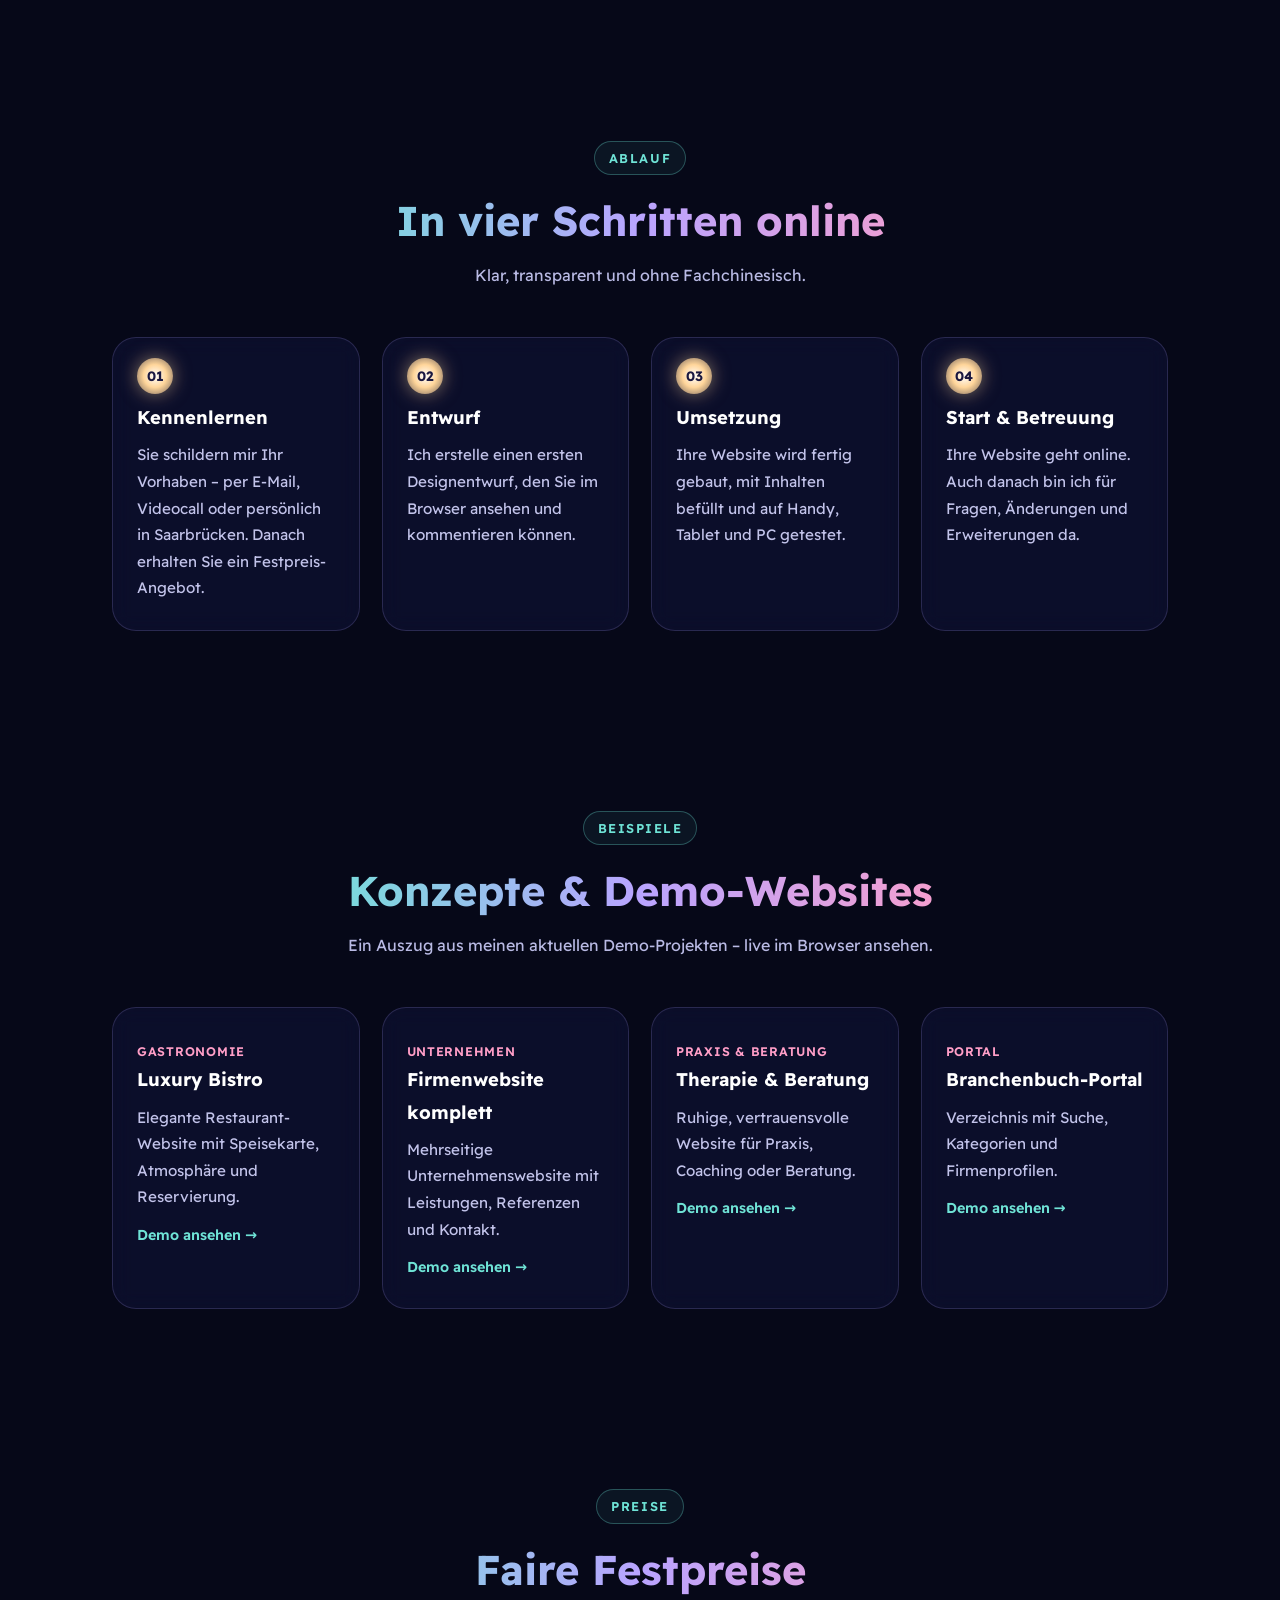
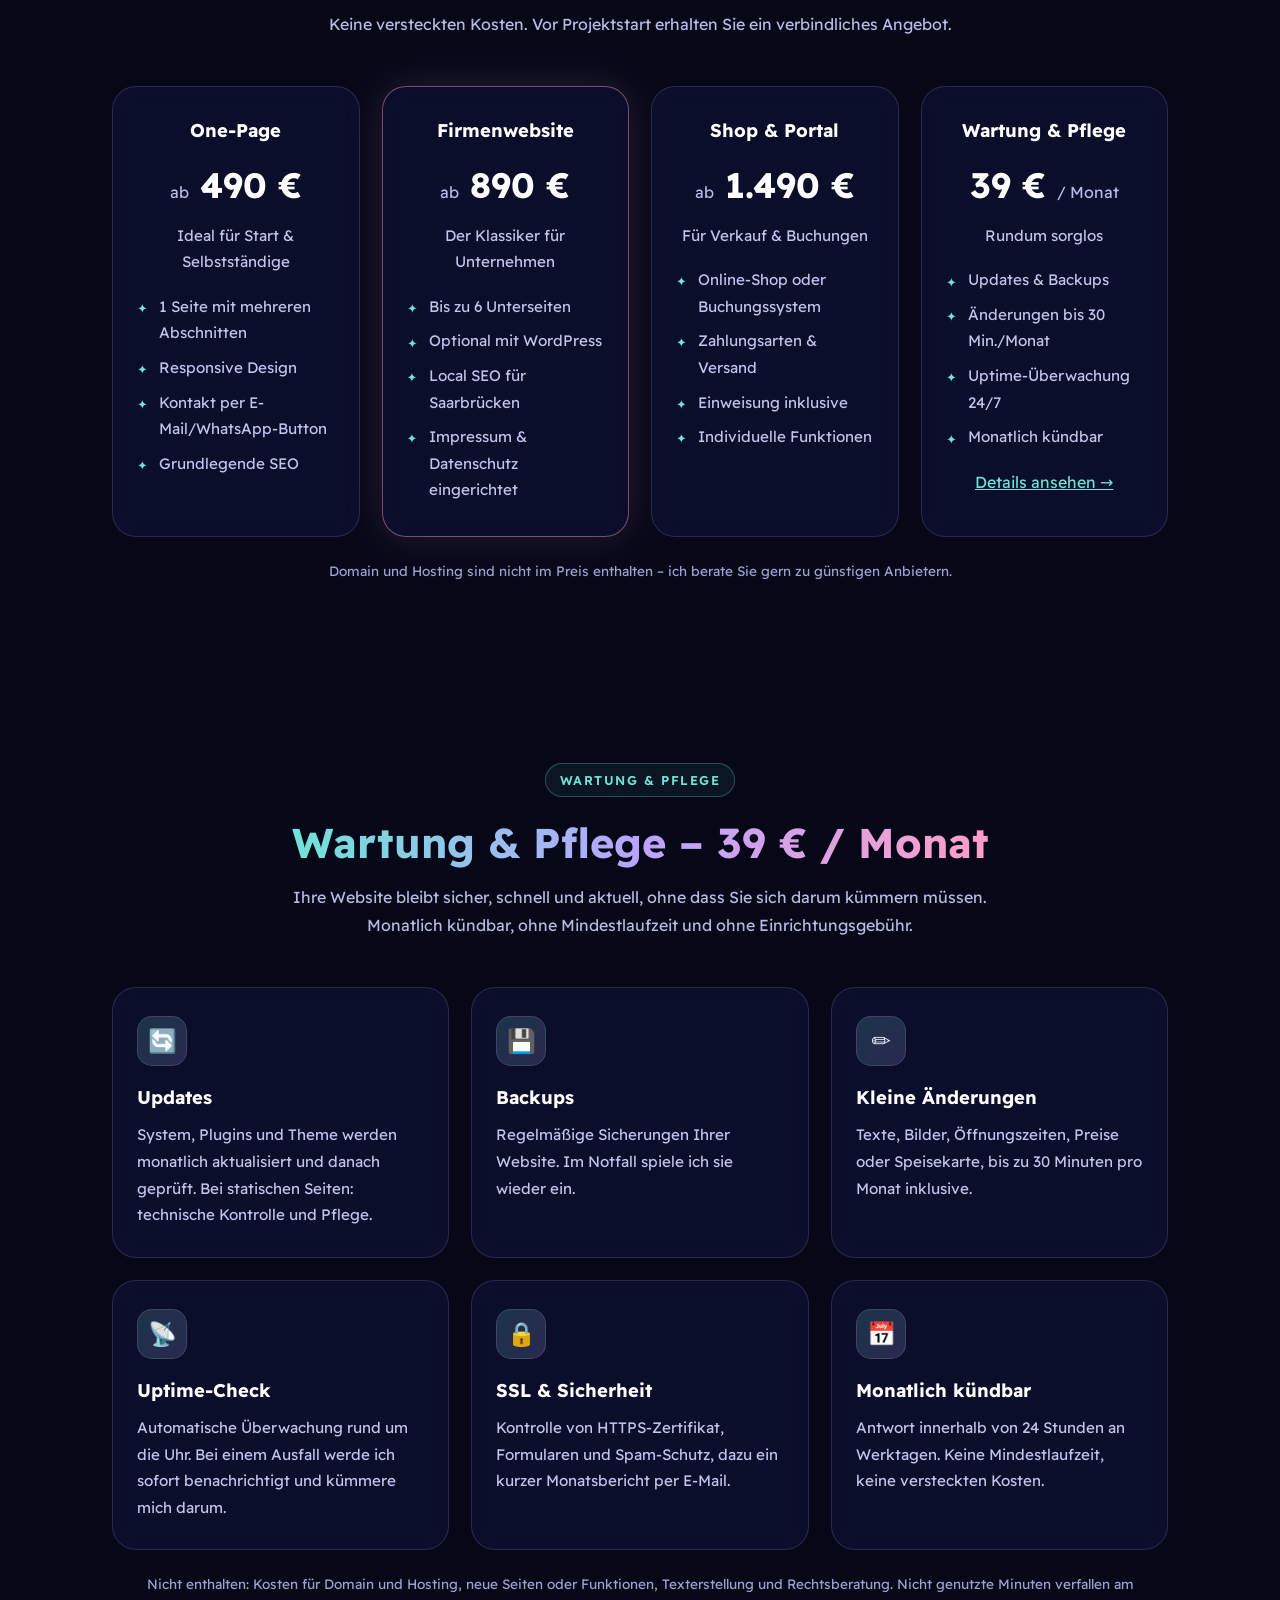
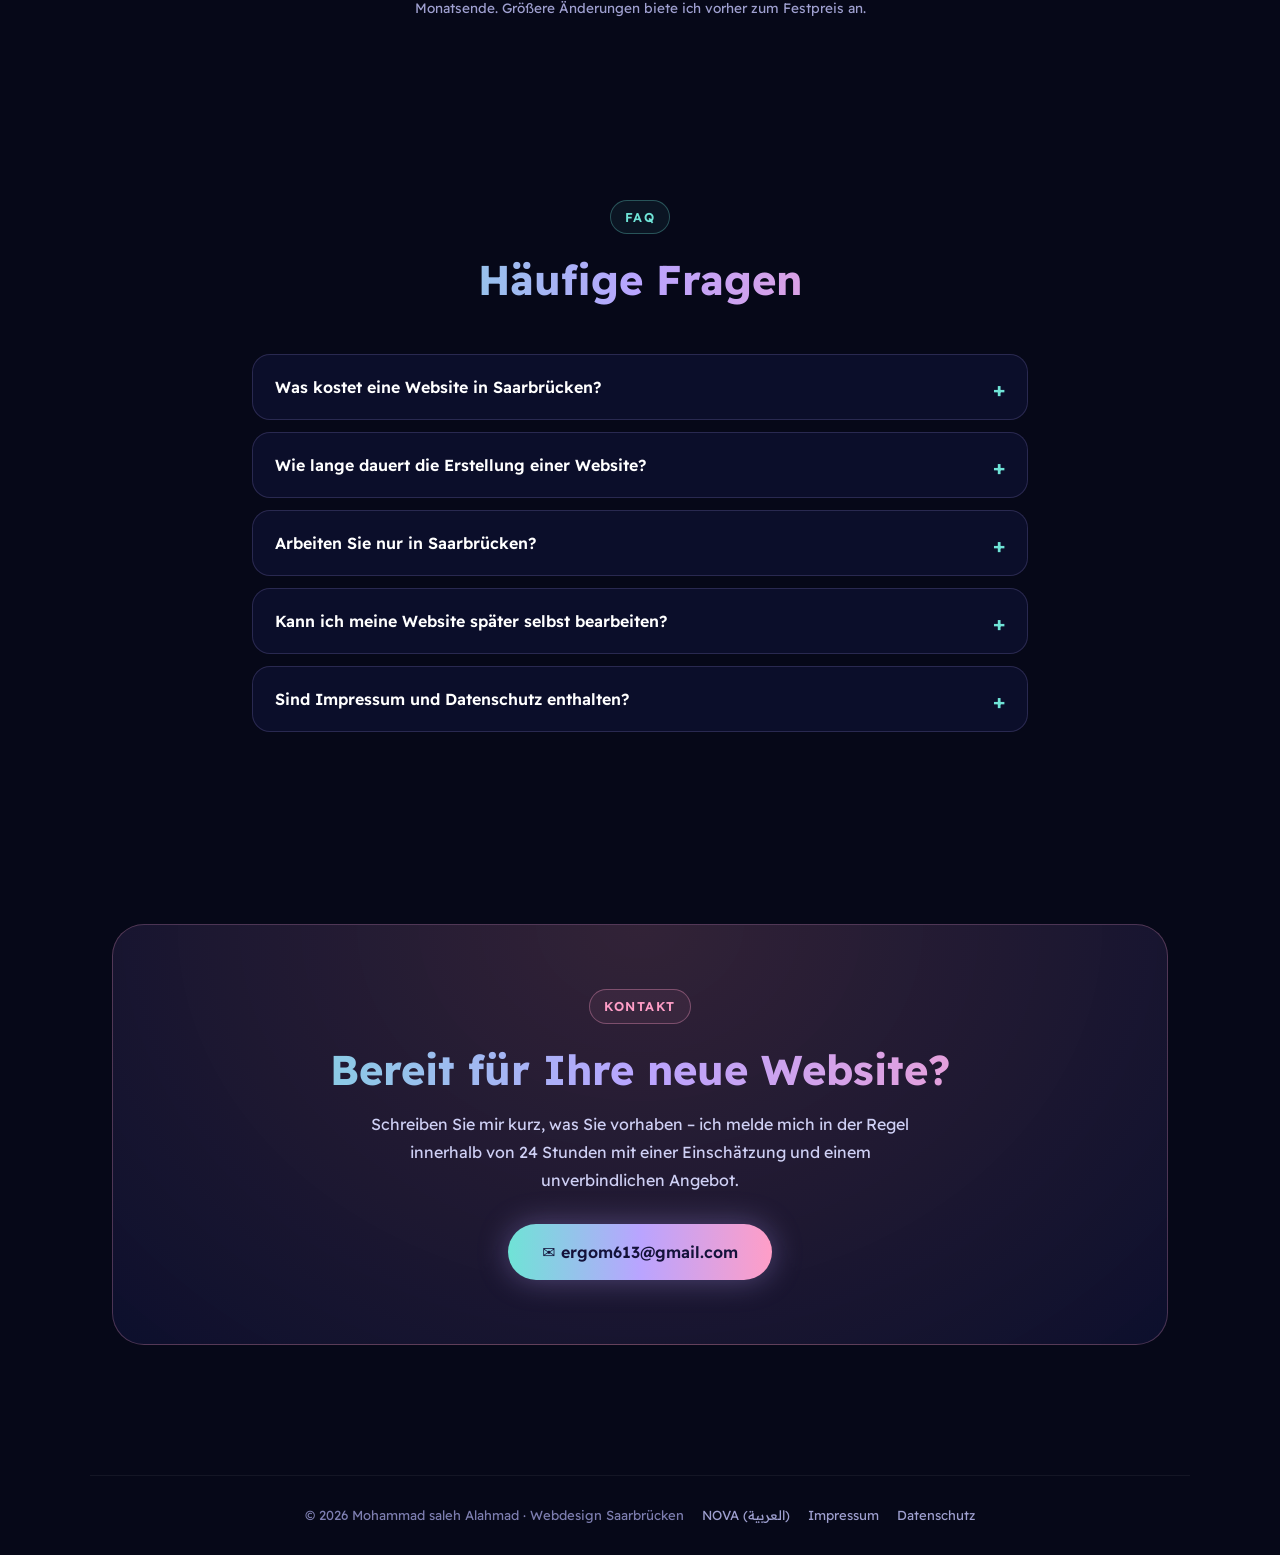
==== commit 0229e4e8: "Wartung grid 3x2" ====
--- a/webdesign-saarbruecken/index.html
+++ b/webdesign-saarbruecken/index.html
@@ -82,7 +82,7 @@
 
 <section id="wartung"><div class="wrap">
  <div class="head"><span class="eyebrow">Wartung & Pflege</span><h2>Wartung & Pflege – 39 € / Monat</h2><p>Ihre Website bleibt sicher, schnell und aktuell, ohne dass Sie sich darum kümmern müssen. Monatlich kündbar, ohne Mindestlaufzeit und ohne Einrichtungsgebühr.</p></div>
- <div class="grid">
+ <div class="grid" style="grid-template-columns:repeat(auto-fit,minmax(300px,1fr))">
   <div class="card"><div class="ic">🔄</div><h3>Updates</h3><p>System, Plugins und Theme werden monatlich aktualisiert und danach geprüft. Bei statischen Seiten: technische Kontrolle und Pflege.</p></div>
   <div class="card"><div class="ic">💾</div><h3>Backups</h3><p>Regelmäßige Sicherungen Ihrer Website. Im Notfall spiele ich sie wieder ein.</p></div>
   <div class="card"><div class="ic">✏️</div><h3>Kleine Änderungen</h3><p>Texte, Bilder, Öffnungszeiten, Preise oder Speisekarte, bis zu 30 Minuten pro Monat inklusive.</p></div>
